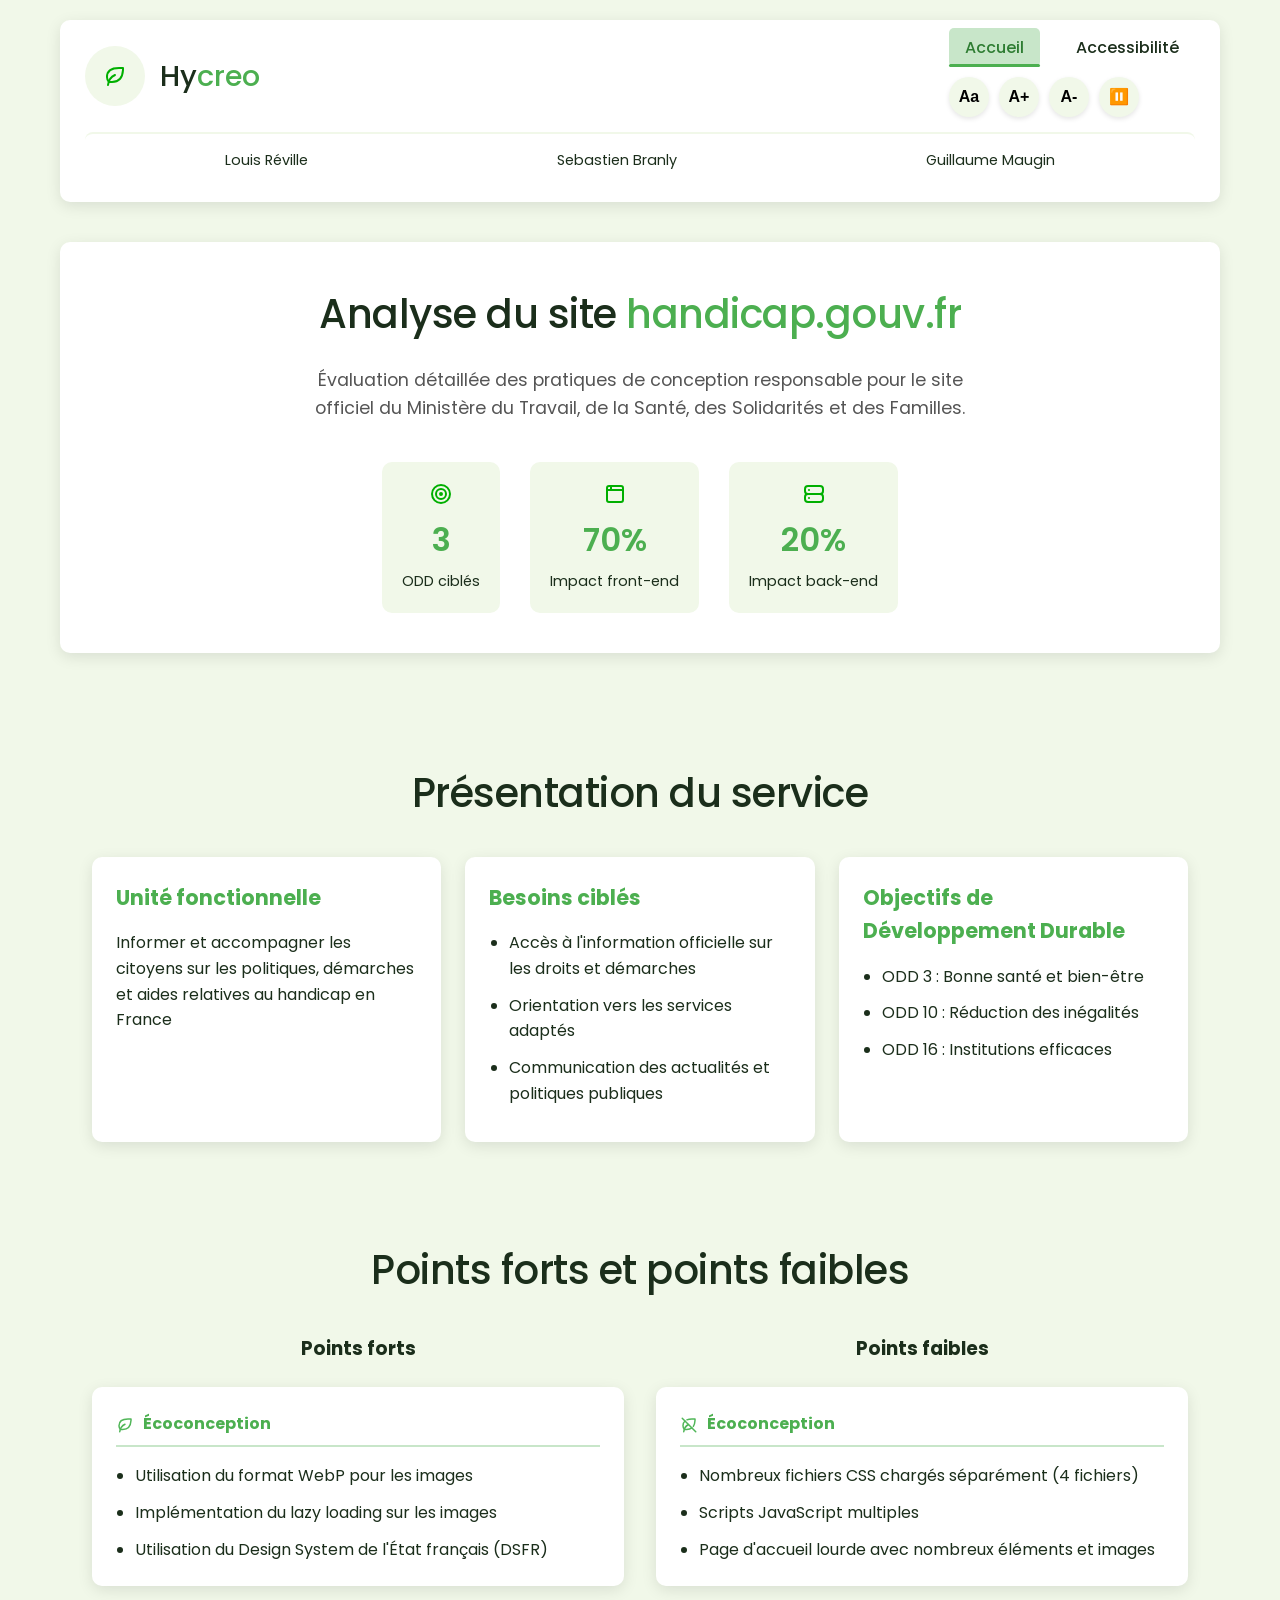
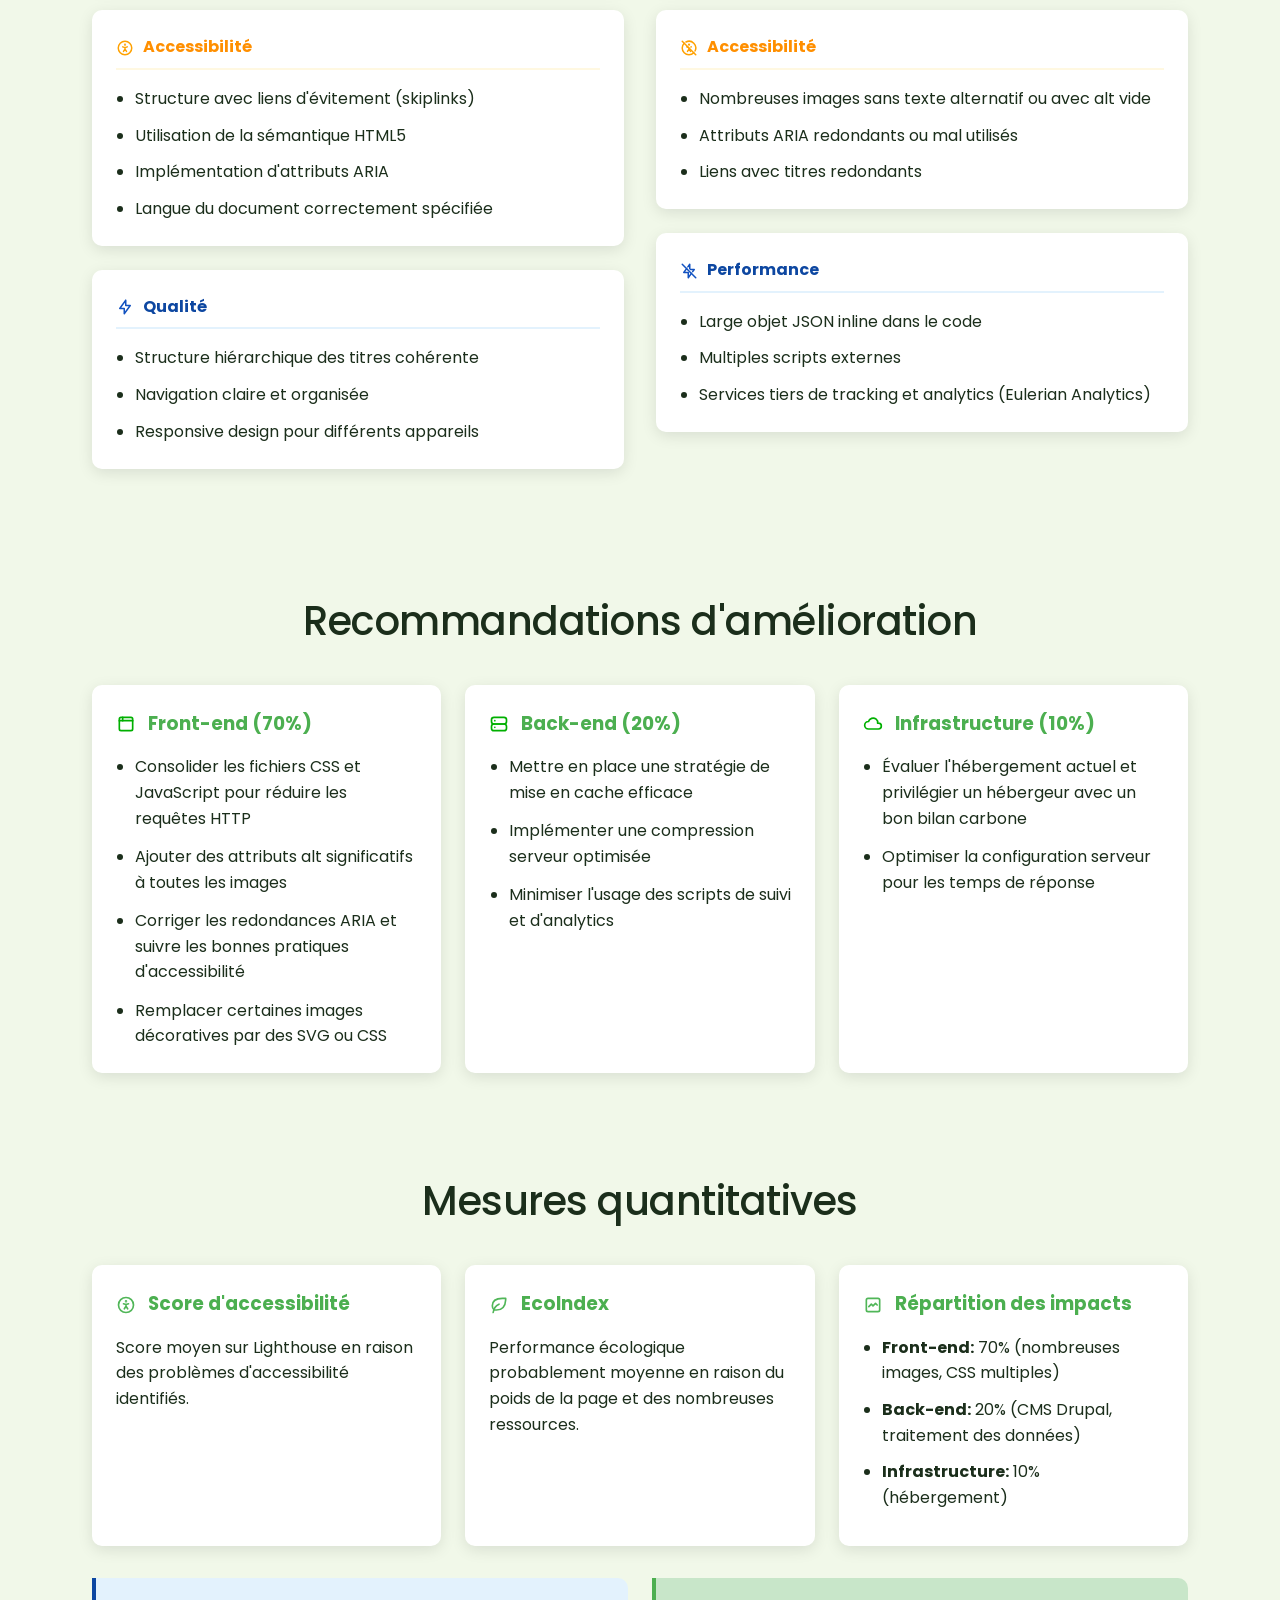
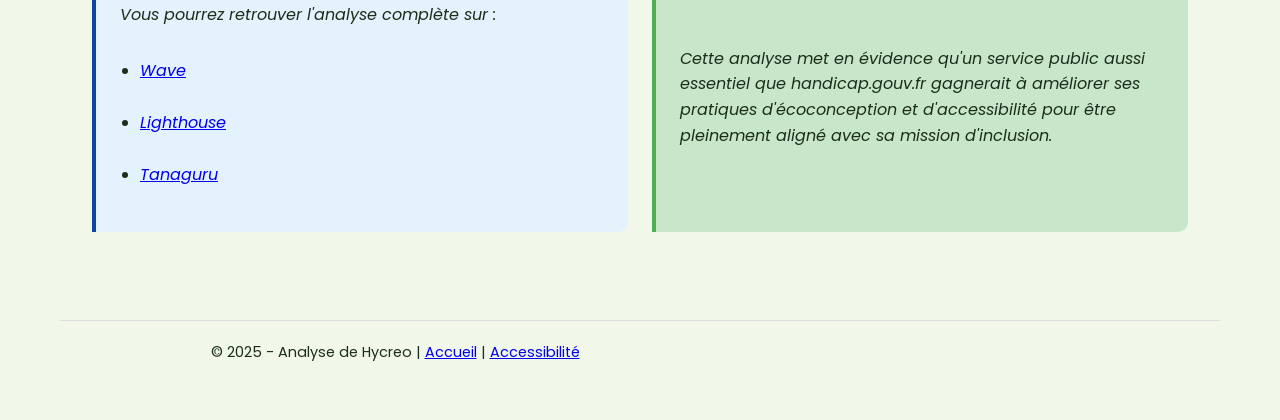
==== index.html @ 754b20bb "update" ====
<!DOCTYPE html>
<html lang="fr">
  <head>
    <meta charset="UTF-8" />
    <meta name="viewport" content="width=device-width, initial-scale=1.0" />
    <title>Analyse handicap.gouv.fr - Conception Responsable</title>
    <link rel="stylesheet" href="css/style.css" />
    <link
      href="https://fonts.googleapis.com/css2?family=Poppins:wght@300;400;500;600&display=swap"
      rel="stylesheet"
    />
    <meta
      name="description"
      content="Analyse détaillée des pratiques de conception responsable pour le site handicap.gouv.fr"
    />
  </head>
  <body>
    <!-- Liens d'évitement -->
    <nav class="skip-links" aria-label="Liens d'évitement">
      <a href="#main-content" class="skip-link">Aller au contenu principal</a>
      <a href="#footer" class="skip-link">Aller au pied de page</a>
    </nav>

    <header role="banner">
      <div class="navbar">
        <div class="logo-title">
          <div class="logo">
            <img
              src="images/leaf.svg"
              alt="Logo représentant une feuille verte symbolisant l'éco-conception"
              id="logo-pourri"
            />
          </div>
          <h1>Hy<span class="highlight">creo</span></h1>
        </div>

        <div class="nav-accessibility-wrapper">
          <nav class="main-nav" aria-label="Navigation principale">
            <ul>
              <li><a href="index.html" aria-current="page">Accueil</a></li>
              <li><a href="accessibility.html">Accessibilité</a></li>
            </ul>
          </nav>

          <div
            class="accessibility-controls"
            aria-label="Outils d'accessibilité"
          >
            <button
              id="contrast-toggle"
              class="a11y-button"
              aria-label="Basculer en mode contraste élevé"
              title="Contraste élevé"
            >
              <span class="icon">Aa</span>
            </button>
            <button
              id="font-increase"
              class="a11y-button"
              aria-label="Augmenter la taille du texte"
              title="Augmenter le texte"
            >
              <span class="icon">A+</span>
            </button>
            <button
              id="font-decrease"
              class="a11y-button"
              aria-label="Diminuer la taille du texte"
              title="Diminuer le texte"
            >
              <span class="icon">A-</span>
            </button>
            <button
              id="animations-toggle"
              class="a11y-button"
              aria-label="Désactiver les animations"
              title="Désactiver les animations"
            >
              <span class="icon">⏸️</span>
            </button>
          </div>
        </div>

        <div class="team-members" aria-label="Équipe du projet">
          <p>Louis Réville</p>
          <p>Sebastien Branly</p>
          <p>Guillaume Maugin</p>
        </div>
      </div>
    </header>

    <main id="main-content" tabindex="-1">
      <section class="hero" aria-labelledby="main-title">
        <h2 id="main-title">
          Analyse du site <span class="highlight">handicap.gouv.fr</span>
        </h2>
        <p>
          Évaluation détaillée des pratiques de conception responsable pour le
          site officiel du Ministère du Travail, de la Santé, des Solidarités et
          des Familles.
        </p>
        <div class="eco-indicators" role="group" aria-label="Indicateurs clés">
          <div class="indicator">
            <img
              src="images/target.svg"
              alt=""
              class="indicator-icon"
              aria-hidden="true"
            />
            <span class="number">3</span>
            <span class="label" id="odd-indicator">ODD ciblés</span>
          </div>
          <div class="indicator">
            <img
              src="images/browser.svg"
              alt=""
              class="indicator-icon"
              aria-hidden="true"
            />
            <span class="number">70%</span>
            <span class="label" id="front-indicator">Impact front-end</span>
          </div>
          <div class="indicator">
            <img
              src="images/server.svg"
              alt=""
              class="indicator-icon"
              aria-hidden="true"
            />
            <span class="number">20%</span>
            <span class="label" id="back-indicator">Impact back-end</span>
          </div>
        </div>
      </section>

      <section class="presentation" aria-labelledby="presentation-title">
        <h2 id="presentation-title">Présentation du service</h2>
        <div class="service-info">
          <div class="info-card">
            <h3 id="unite-title">Unité fonctionnelle</h3>
            <p>
              Informer et accompagner les citoyens sur les politiques, démarches
              et aides relatives au handicap en France
            </p>
          </div>
          <div class="info-card">
            <h3 id="besoins-title">Besoins ciblés</h3>
            <ul aria-labelledby="besoins-title">
              <li>
                Accès à l'information officielle sur les droits et démarches
              </li>
              <li>Orientation vers les services adaptés</li>
              <li>Communication des actualités et politiques publiques</li>
            </ul>
          </div>
          <div class="info-card">
            <h3 id="odd-title">Objectifs de Développement Durable</h3>
            <ul aria-labelledby="odd-title">
              <li>ODD 3 : Bonne santé et bien-être</li>
              <li>ODD 10 : Réduction des inégalités</li>
              <li>ODD 16 : Institutions efficaces</li>
            </ul>
          </div>
        </div>
      </section>

      <section class="analysis" aria-labelledby="analysis-title">
        <h2 id="analysis-title">Points forts et points faibles</h2>
        <div class="columns-container">
          <div class="column">
            <h3 id="points-forts">Points forts</h3>
            <div class="category">
              <h4 id="eco-forts" class="eco">
                <img
                  src="images/leaf.svg"
                  alt=""
                  class="category-icon eco-icon"
                  aria-hidden="true"
                />
                Écoconception
              </h4>
              <ul aria-labelledby="eco-forts">
                <li>Utilisation du format WebP pour les images</li>
                <li>Implémentation du lazy loading sur les images</li>
                <li>Utilisation du Design System de l'État français (DSFR)</li>
              </ul>
            </div>
            <div class="category">
              <h4 id="access-forts" class="access">
                <img
                  src="images/accessible.svg"
                  alt=""
                  class="category-icon access-icon"
                  aria-hidden="true"
                />
                Accessibilité
              </h4>
              <ul aria-labelledby="access-forts">
                <li>Structure avec liens d'évitement (skiplinks)</li>
                <li>Utilisation de la sémantique HTML5</li>
                <li>Implémentation d'attributs ARIA</li>
                <li>Langue du document correctement spécifiée</li>
              </ul>
            </div>
            <div class="category">
              <h4 id="qualite-forts" class="perf">
                <img
                  src="images/bolt.svg"
                  alt=""
                  class="category-icon perf-icon"
                  aria-hidden="true"
                />
                Qualité
              </h4>
              <ul aria-labelledby="qualite-forts">
                <li>Structure hiérarchique des titres cohérente</li>
                <li>Navigation claire et organisée</li>
                <li>Responsive design pour différents appareils</li>
              </ul>
            </div>
          </div>
          <div class="column">
            <h3 id="points-faibles">Points faibles</h3>
            <div class="category">
              <h4 id="eco-faibles" class="eco">
                <img
                  src="images/leaf-off.svg"
                  alt=""
                  class="category-icon eco-icon"
                  aria-hidden="true"
                />
                Écoconception
              </h4>
              <ul aria-labelledby="eco-faibles">
                <li>Nombreux fichiers CSS chargés séparément (4 fichiers)</li>
                <li>Scripts JavaScript multiples</li>
                <li>Page d'accueil lourde avec nombreux éléments et images</li>
              </ul>
            </div>
            <div class="category">
              <h4 id="access-faibles" class="access">
                <img
                  src="images/accessible-off.svg"
                  alt=""
                  class="category-icon access-icon"
                  aria-hidden="true"
                />
                Accessibilité
              </h4>
              <ul aria-labelledby="access-faibles">
                <li>
                  Nombreuses images sans texte alternatif ou avec alt vide
                </li>
                <li>Attributs ARIA redondants ou mal utilisés</li>
                <li>Liens avec titres redondants</li>
              </ul>
            </div>
            <div class="category">
              <h4 id="perf-faibles" class="perf">
                <img
                  src="images/bolt-off.svg"
                  alt=""
                  class="category-icon perf-icon"
                  aria-hidden="true"
                />
                Performance
              </h4>
              <ul aria-labelledby="perf-faibles">
                <li>Large objet JSON inline dans le code</li>
                <li>Multiples scripts externes</li>
                <li>
                  Services tiers de tracking et analytics (Eulerian Analytics)
                </li>
              </ul>
            </div>
          </div>
        </div>
      </section>

      <section class="recommendations" aria-labelledby="recomm-title">
        <h2 id="recomm-title">Recommandations d'amélioration</h2>
        <div class="recommendations-container">
          <div class="recommendation-card">
            <h3 id="front-title">
              <img
                src="images/browser.svg"
                alt=""
                class="recommendation-icon"
                aria-hidden="true"
              />
              Front-end (70%)
            </h3>
            <ul aria-labelledby="front-title">
              <li>
                Consolider les fichiers CSS et JavaScript pour réduire les
                requêtes HTTP
              </li>
              <li>
                Ajouter des attributs alt significatifs à toutes les images
              </li>
              <li>
                Corriger les redondances ARIA et suivre les bonnes pratiques
                d'accessibilité
              </li>
              <li>Remplacer certaines images décoratives par des SVG ou CSS</li>
            </ul>
          </div>
          <div class="recommendation-card">
            <h3 id="back-title">
              <img
                src="images/server.svg"
                alt=""
                class="recommendation-icon"
                aria-hidden="true"
              />
              Back-end (20%)
            </h3>
            <ul aria-labelledby="back-title">
              <li>Mettre en place une stratégie de mise en cache efficace</li>
              <li>Implémenter une compression serveur optimisée</li>
              <li>Minimiser l'usage des scripts de suivi et d'analytics</li>
            </ul>
          </div>
          <div class="recommendation-card">
            <h3 id="infra-title">
              <img
                src="images/cloud.svg"
                alt=""
                class="recommendation-icon"
                aria-hidden="true"
              />
              Infrastructure (10%)
            </h3>
            <ul aria-labelledby="infra-title">
              <li>
                Évaluer l'hébergement actuel et privilégier un hébergeur avec un
                bon bilan carbone
              </li>
              <li>
                Optimiser la configuration serveur pour les temps de réponse
              </li>
            </ul>
          </div>
        </div>
      </section>

      <section class="metrics" aria-labelledby="metrics-title">
        <h2 id="metrics-title">Mesures quantitatives</h2>
        <div class="metrics-container">
          <div class="metric-card">
            <h3 id="access-score">
              <img
                src="images/accessible.svg"
                alt=""
                class="metric-icon"
                aria-hidden="true"
              />
              Score d'accessibilité
            </h3>
            <p>
              Score moyen sur Lighthouse en raison des problèmes d'accessibilité
              identifiés.
            </p>
          </div>
          <div class="metric-card">
            <h3 id="eco-score">
              <img
                src="images/leaf.svg"
                alt=""
                class="metric-icon"
                aria-hidden="true"
              />
              EcoIndex
            </h3>
            <p>
              Performance écologique probablement moyenne en raison du poids de
              la page et des nombreuses ressources.
            </p>
          </div>
          <div class="metric-card">
            <h3 id="impact-repartition">
              <img
                src="images/chart.svg"
                alt=""
                class="metric-icon"
                aria-hidden="true"
              />
              Répartition des impacts
            </h3>
            <ul>
              <li>
                <strong>Front-end:</strong> 70% (nombreuses images, CSS
                multiples)
              </li>
              <li>
                <strong>Back-end:</strong> 20% (CMS Drupal, traitement des
                données)
              </li>
              <li><strong>Infrastructure:</strong> 10% (hébergement)</li>
            </ul>
          </div>
        </div>
        <div class="conclusion-wrapper">
          <div class="pre conclusion">
            <p>Vous pourrez retrouver l'analyse complète sur :</p>
            <ul>
              <li>
                <a
                  href="https://wave.webaim.org/report#/https://handicap.gouv.fr/"
                  target="_blank"
                  rel="noopener noreferrer"
                  aria-label="Analyse Wave du site handicap.gouv.fr (nouvelle fenêtre)"
                  >Wave<span class="visually-hidden">
                    (s'ouvre dans une nouvelle fenêtre)</span
                  ></a
                >
              </li>
              <li>
                <a
                  href="https://lighthouse-metrics.com/lighthouse/checks/69e1fe50-e859-4061-9bb8-6bab44c58bea"
                  target="_blank"
                  rel="noopener noreferrer"
                  aria-label="Rapport Lighthouse du site handicap.gouv.fr (nouvelle fenêtre)"
                  >Lighthouse<span class="visually-hidden">
                    (s'ouvre dans une nouvelle fenêtre)</span
                  ></a
                >
              </li>
              <li>
                <a
                  href="https://my.tanaguru.com/#/audits/8428/pages/5570"
                  target="_blank"
                  rel="noopener noreferrer"
                  aria-label="Audit Tanaguru du site handicap.gouv.fr (nouvelle fenêtre)"
                  >Tanaguru<span class="visually-hidden">
                    (s'ouvre dans une nouvelle fenêtre)</span
                  ></a
                >
              </li>
            </ul>
          </div>
          <div class="conclusion">
            <p>
              Cette analyse met en évidence qu'un service public aussi essentiel
              que handicap.gouv.fr gagnerait à améliorer ses pratiques
              d'écoconception et d'accessibilité pour être pleinement aligné
              avec sa mission d'inclusion.
            </p>
          </div>
        </div>
      </section>
    </main>

    <footer id="footer" role="contentinfo">
      <p>
        &copy; 2025 - Analyse de Hycreo |
        <a href="index.html" aria-current="page">Accueil</a> |
        <a href="accessibility.html">Accessibilité</a>
      </p>
    </footer>

    <script src="js/script.js"></script>
  </body>
</html>
---- css/style.css ----
/* Base styles */
* {
  margin: 0;
  padding: 0;
  box-sizing: border-box;
}

:root {
  /* Couleurs thématiques */
  --eco-color: #4caf50;
  --eco-light: #c8e6c9;
  --eco-dark: #2e7d32;

  --access-color: #ff8f00; /* Couleur plus contrastée */
  --access-light: #fff8e1;
  --access-dark: #ff6f00; /* Couleur plus contrastée */

  --info-color: #0d47a1; /* Couleur plus contrastée */
  --info-light: #e3f2fd;
  --info-dark: #002171; /* Couleur plus contrastée */

  /* Couleurs de base */
  --primary-color: var(--eco-color);
  --secondary-color: var(--eco-light);
  --accent-color: var(--eco-dark);
  --light-color: #f1f8e9;
  --dark-color: #1b2e1b; /* Assombri pour meilleur contraste */
  --shadow: 0 4px 15px rgba(0, 0, 0, 0.1);
  --transition: all 0.3s ease;
  --focus-outline: 3px solid #1976d2;
  --focus-visible-outline: 3px dashed #1976d2;
}

body {
  font-family: "Poppins", sans-serif;
  line-height: 1.6;
  color: var(--dark-color);
  background-color: var(--light-color);
  max-width: 1200px;
  margin: 0 auto;
  padding: 20px;
}

/* Styles d'accessibilité */
.visually-hidden {
  position: absolute;
  width: 1px;
  height: 1px;
  padding: 0;
  margin: -1px;
  overflow: hidden;
  clip: rect(0, 0, 0, 0);
  white-space: nowrap;
  border: 0;
}

/* Amélioration des liens d'évitement */
.skip-links {
  position: absolute;
  top: -100px;
  left: 0;
  width: 100%;
  z-index: 1001;
  transition: none;
}

.skip-link {
  position: absolute;
  top: -100px;
  left: 0;
  background: var(--dark-color);
  color: white;
  padding: 10px 20px;
  z-index: 1001;
  text-decoration: none;
  transition: top 0.3s;
}

.skip-link:focus {
  top: 0;
  outline: var(--focus-outline);
}

/* Amélioration du focus pour tous les éléments interactifs */
a:focus-visible,
button:focus-visible,
input:focus-visible,
textarea:focus-visible,
select:focus-visible,
[tabindex]:focus-visible {
  outline: var(--focus-visible-outline);
  outline-offset: 3px;
  text-decoration: none;
}

/* Amélioration du contraste pour les textes */
.highlight {
  color: var(--eco-dark); /* Couleur plus contrastée */
}

/* Amélioration de l'espacement pour la lisibilité */
p,
li {
  margin-bottom: 1rem;
  max-width: 70ch; /* Optimise la longueur des lignes pour la lisibilité */
}

/* Header & Navigation */
header {
  margin-bottom: 40px;
}

.navbar {
  display: flex;
  flex-wrap: wrap;
  justify-content: space-between;
  align-items: center;
  background-color: white;
  padding: 15px 25px;
  border-radius: 10px;
  box-shadow: var(--shadow);
}

.logo-title {
  display: flex;
  align-items: center;
  gap: 15px;
}

.logo {
  width: 60px;
  height: 60px;
  overflow: hidden;
  border-radius: 50%;
  background-color: var(--light-color);
  display: flex;
  justify-content: center;
  align-items: center;
  transition: var(--transition);
  flex-shrink: 0; /* Empêche le logo de se rétrécir */
}

.logo:hover {
  transform: rotate(5deg) scale(1.05);
}

#logo-pourri {
  max-width: 70%;
  height: auto;
  filter: invert(48%) sepia(79%) saturate(2476%) hue-rotate(86deg)
    brightness(90%) contrast(119%);
}

h1 {
  color: var(--dark-color);
  font-weight: 500;
  font-size: 1.8rem;
}

.highlight {
  color: var(--primary-color);
}

.team-members {
  background-color: white;
  padding: 10px 15px;
  border-radius: 8px;
  margin-top: 15px;
  width: 100%;
  text-align: center;
  display: flex;
  justify-content: space-around;
  flex-wrap: wrap;
  border-top: 2px solid var(--light-color);
}

.team-members p {
  margin: 5px 10px;
  font-weight: 400;
  color: var(--dark-color);
  font-size: 0.9rem;
}

/* Main content */
main {
  margin: 40px 0;
}

.hero {
  background-color: white;
  padding: 40px;
  border-radius: 10px;
  text-align: center;
  box-shadow: var(--shadow);
}

h2 {
  font-size: 2.5rem;
  font-weight: 500;
  margin-bottom: 20px;
  letter-spacing: -0.5px;
}

.hero h2 {
  animation: slideInLeft 1s ease-out forwards;
}

.hero p {
  font-size: 1.1rem;
  max-width: 700px;
  margin: 0 auto 30px;
  color: #555;
  animation: fadeIn 1.2s ease-out 0.3s forwards;
  opacity: 0;
  animation-fill-mode: forwards;
}

.eco-indicators {
  display: flex;
  justify-content: center;
  gap: 30px;
  margin-top: 40px;
  flex-wrap: wrap;
}

.indicator {
  display: flex;
  flex-direction: column;
  align-items: center;
  background-color: var(--light-color);
  padding: 20px;
  border-radius: 10px;
  transition: var(--transition);
}

.indicator:hover {
  transform: translateY(-5px);
  box-shadow: var(--shadow);
}

.label {
  font-size: 0.9rem;
  color: var(--dark-color);
}

.number {
  font-size: 2rem;
  font-weight: 600;
  color: var(--primary-color);
  display: block;
  margin-bottom: 5px;
  animation: pulse 2s infinite ease-in-out;
}

/* Footer */
footer {
  text-align: center;
  padding: 20px;
  margin-top: 40px;
  color: var(--dark-color);
  font-size: 0.9rem;
  border-top: 1px solid #ddd;
}

/* Styles pour les nouvelles sections */
.presentation,
.analysis,
.recommendations,
.metrics {
  padding: 3rem 2rem;
  max-width: 1200px;
  margin: 0 auto;
}

.presentation h2,
.analysis h2,
.recommendations h2,
.metrics h2 {
  color: var(--dark-color);
  font-size: 2.5rem;
  margin-bottom: 2rem;
  text-align: center;
}

/* Style pour les cartes d'information */
.service-info {
  display: flex;
  flex-wrap: wrap;
  justify-content: space-between;
  gap: 1.5rem;
}

.info-card {
  flex: 1;
  min-width: 300px;
  background: white;
  border-radius: 10px;
  padding: 1.5rem;
  box-shadow: var(--shadow);
  transition: var(--transition);
}

.info-card:hover {
  transform: translateY(-5px);
}

.info-card h3 {
  color: var(--primary-color);
  margin-bottom: 1rem;
  font-size: 1.3rem;
}

.info-card ul {
  padding-left: 1.2rem;
  margin-top: 0.5rem;
}

.info-card li {
  margin-bottom: 0.7rem;
}

/* Style pour l'analyse en colonnes */
.columns-container {
  display: flex;
  flex-wrap: wrap;
  gap: 2rem;
}

.column {
  flex: 1;
  min-width: 300px;
}

.column h3 {
  color: var(--dark-color);
  margin-bottom: 1.5rem;
  text-align: center;
}

.column:nth-child(odd) .category {
  animation: slideInLeft 0.8s ease-out forwards;
  animation-fill-mode: both;
}

.column:nth-child(even) .category {
  animation: slideInRight 0.8s ease-out forwards;
  animation-fill-mode: both;
}

.column .category:nth-child(2) {
  animation-delay: 0.2s;
}

.column .category:nth-child(3) {
  animation-delay: 0.4s;
}

.category {
  background: white;
  border-radius: 10px;
  padding: 1.5rem;
  margin-bottom: 1.5rem;
  box-shadow: var(--shadow);
  transition: var(--transition);
}

.category:hover {
  transform: translateY(-3px);
  box-shadow: 0 6px 18px rgba(0, 0, 0, 0.15);
}

.category h4 {
  color: var(--primary-color);
  border-bottom: 2px solid var(--secondary-color);
  padding-bottom: 0.5rem;
  margin-bottom: 1rem;
}

.category ul {
  padding-left: 1.2rem;
  margin: 0.5rem 0 0;
}

.category li {
  margin-bottom: 0.7rem;
}

.category li:last-child {
  margin-bottom: 0;
}

/* Style pour les recommandations */
.recommendations-container {
  display: flex;
  flex-wrap: wrap;
  gap: 1.5rem;
}

.recommendation-card {
  flex: 1;
  min-width: 300px;
  background: white;
  border-radius: 10px;
  padding: 1.5rem;
  box-shadow: var(--shadow);
  transition: var(--transition);
}

.recommendation-card:hover {
  transform: translateY(-5px) scale(1.02);
  box-shadow: 0 8px 20px rgba(0, 0, 0, 0.15);
}

.recommendation-card:nth-child(1) {
  animation: fadeIn 0.6s ease-out forwards;
}

.recommendation-card:nth-child(2) {
  animation: fadeIn 0.6s ease-out 0.2s forwards;
  opacity: 0;
  animation-fill-mode: forwards;
}

.recommendation-card:nth-child(3) {
  animation: fadeIn 0.6s ease-out 0.4s forwards;
  opacity: 0;
  animation-fill-mode: forwards;
}

.recommendation-card h3 {
  color: var(--primary-color);
  margin-bottom: 1rem;
}

.recommendation-card ul {
  padding-left: 1.2rem;
  margin-top: 0.7rem;
}

.recommendation-card li {
  margin-bottom: 0.8rem;
}

.recommendation-card li:last-child {
  margin-bottom: 0;
}

/* Style pour les métriques */
.metrics-container {
  display: flex;
  flex-wrap: wrap;
  gap: 1.5rem;
  margin-bottom: 2rem;
}

.metric-card {
  flex: 1;
  min-width: 300px;
  background: white;
  border-radius: 10px;
  padding: 1.5rem;
  box-shadow: var(--shadow);
  transition: var(--transition);
}

.metric-card:hover {
  transform: translateY(-3px);
  box-shadow: 0 6px 18px rgba(0, 0, 0, 0.15);
}

.metric-card:nth-child(1) {
  animation: slideInLeft 0.8s ease-out forwards;
}

.metric-card:nth-child(2) {
  animation: fadeIn 0.8s ease-out 0.3s forwards;
  opacity: 0;
  animation-fill-mode: forwards;
}

.metric-card:nth-child(3) {
  animation: slideInRight 0.8s ease-out 0.6s forwards;
  opacity: 0;
  animation-fill-mode: forwards;
}

.metric-card h3 {
  color: var(--primary-color);
  margin-bottom: 1rem;
}

.metric-card ul {
  padding-left: 1.2rem;
  margin-top: 0.5rem;
}

.metric-card li {
  margin-bottom: 0.7rem;
}

.conclusion {
  background-color: var(--secondary-color);
  border-left: 4px solid var(--primary-color);
  padding: 1.5rem;
  border-radius: 0 10px 10px 0;
  font-style: italic;
  animation: fadeIn 1s ease-out 0.8s forwards;
  opacity: 0;
  animation-fill-mode: forwards;
  /* text-align: center; */
  display: flex;
  flex-direction: column;
  justify-content: center;
  min-height: 100%;
}

.conclusion-wrapper {
  display: flex;
  gap: 24px;
  margin-top: 2rem;
}

.conclusion-wrapper > div {
  flex: 1;
}

.pre.conclusion {
  background-color: var(--info-light);
  border-left: 4px solid var(--info-color);
  padding: 1.5rem;
  border-radius: 0 10px 10px 0;
}

/* Styles pour la section pre conclusion */
.pre.conclusion ul {
  padding-left: 20px;
  margin-top: 10px;
}

.pre.conclusion li {
  padding: 5px 0;
}

/* Responsive design */
@media (max-width: 768px) {
  .navbar {
    flex-direction: column;
    text-align: center;
  }

  h1 {
    margin: 15px 0;
  }

  .eco-indicators {
    flex-direction: column;
    gap: 15px;
    align-items: center;
  }

  .indicator {
    width: 80%;
  }

  .service-info,
  .columns-container,
  .recommendations-container,
  .metrics-container {
    flex-direction: column;
  }

  .info-card,
  .column,
  .recommendation-card,
  .metric-card {
    min-width: 100%;
  }

  .conclusion-wrapper {
    flex-direction: column;
    gap: 16px;
  }
}

/* Styles spécifiques pour les catégories */
.category h4.eco {
  color: var(--eco-color);
  border-bottom-color: var(--eco-light);
}

.category h4.access {
  color: var(--access-color);
  border-bottom-color: var(--access-light);
}

.category h4.perf {
  color: var(--info-color);
  border-bottom-color: var(--info-light);
}

.category h4.eco,
.category h4.access,
.category h4.perf {
  position: relative;
  overflow: hidden;
}

.category h4.eco:after,
.category h4.access:after,
.category h4.perf:after {
  content: "";
  position: absolute;
  bottom: 0;
  left: -100%;
  width: 100%;
  height: 2px;
  transition: all 0.7s ease;
}

.category:hover h4.eco:after {
  left: 0;
  background-color: var(--eco-color);
}

.category:hover h4.access:after {
  left: 0;
  background-color: var(--access-color);
}

.category:hover h4.perf:after {
  left: 0;
  background-color: var(--info-color);
}

/* Animations globales */
@keyframes fadeIn {
  from {
    opacity: 0;
    transform: translateY(20px);
  }
  to {
    opacity: 1;
    transform: translateY(0);
  }
}

@keyframes pulse {
  0% {
    transform: scale(1);
  }
  50% {
    transform: scale(1.05);
  }
  100% {
    transform: scale(1);
  }
}

@keyframes slideInLeft {
  from {
    opacity: 0;
    transform: translateX(-30px);
  }
  to {
    opacity: 1;
    transform: translateX(0);
  }
}

@keyframes slideInRight {
  from {
    opacity: 0;
    transform: translateX(30px);
  }
  to {
    opacity: 1;
    transform: translateX(0);
  }
}

section {
  margin-bottom: 60px;
}

/* Navigation principale et contrôles d'accessibilité */
.nav-container {
  display: flex;
  justify-content: space-between;
  align-items: center;
  background-color: white;
  padding: 10px 20px;
  border-radius: 10px;
  margin-top: 20px;
  box-shadow: var(--shadow);
}

.main-nav ul {
  display: flex;
  list-style: none;
  gap: 20px;
}

.main-nav a {
  text-decoration: none;
  color: var(--dark-color);
  font-weight: 500;
  padding: 8px 16px;
  border-radius: 5px;
  transition: var(--transition);
  position: relative;
}

.main-nav a:hover {
  background-color: var(--secondary-color);
}

.main-nav a[aria-current="page"] {
  background-color: var(--secondary-color);
  color: var(--accent-color);
}

.main-nav a[aria-current="page"]::after {
  content: "";
  position: absolute;
  bottom: 0;
  left: 0;
  width: 100%;
  height: 3px;
  background-color: var(--primary-color);
  border-radius: 2px;
}

/* Boutons d'accessibilité */
.accessibility-controls {
  display: flex;
  gap: 10px;
}

.a11y-button {
  background-color: var(--light-color);
  border: none;
  border-radius: 50%;
  width: 40px;
  height: 40px;
  display: flex;
  justify-content: center;
  align-items: center;
  cursor: pointer;
  transition: var(--transition);
  box-shadow: 0 2px 5px rgba(0, 0, 0, 0.1);
}

.a11y-button:hover {
  background-color: var(--secondary-color);
  transform: translateY(-2px);
}

.a11y-button:active {
  transform: translateY(0);
}

.a11y-button .icon {
  font-size: 16px;
  font-weight: 600;
}

.a11y-button:focus-visible {
  outline: var(--focus-visible-outline);
  outline-offset: 2px;
}

/* État actif pour les boutons d'accessibilité */
.a11y-button.active {
  background-color: var(--primary-color);
  color: white;
}

/* Adaptations responsives pour la navigation */
@media (max-width: 768px) {
  .nav-container {
    flex-direction: column;
    gap: 15px;
    padding: 15px;
  }

  .main-nav ul {
    flex-wrap: wrap;
    justify-content: center;
  }

  .accessibility-controls {
    justify-content: center;
    margin-top: 15px;
  }
}

/* Styles pour l'accessibilité - Contraste élevé */
.high-contrast {
  --eco-color: #00b300;
  --eco-light: #d4f7cc;
  --eco-dark: #006800;

  --access-color: #ff6d00;
  --access-light: #fff2e5;
  --access-dark: #cc4400;

  --info-color: #0044cc;
  --info-light: #e5f0ff;
  --info-dark: #002b80;

  --primary-color: var(--eco-color);
  --secondary-color: #e5f5e5;
  --accent-color: #004d00;
  --light-color: #ffffff;
  --dark-color: #000000;

  color: #000000;
  background-color: #ffffff;
}

.high-contrast .navbar,
.high-contrast .hero,
.high-contrast .info-card,
.high-contrast .category,
.high-contrast .recommendation-card,
.high-contrast .metric-card {
  background-color: #ffffff;
  border: 2px solid #000000;
}

.high-contrast a {
  color: #0000cc;
  text-decoration: underline;
}

.high-contrast a:hover,
.high-contrast a:focus {
  color: #cc0000;
  text-decoration: underline;
}

.high-contrast .main-nav a[aria-current="page"] {
  background-color: #000000;
  color: #ffffff;
}

.high-contrast .a11y-button {
  background-color: #ffffff;
  border: 2px solid #000000;
  color: #000000;
}

.high-contrast .a11y-button.active {
  background-color: #000000;
  color: #ffffff;
}

/* Styles pour l'accessibilité - Taille de police */
.font-size-smallest {
  font-size: 0.85rem;
}

.font-size-smaller {
  font-size: 0.95rem;
}

.font-size-larger {
  font-size: 1.15rem;
}

.font-size-largest {
  font-size: 1.3rem;
}

/* Styles pour l'accessibilité - Réduction des animations */
.reduced-motion *,
.reduced-motion *::before,
.reduced-motion *::after {
  animation-duration: 0.001s !important;
  animation-delay: 0s !important;
  transition-duration: 0.001s !important;
  scroll-behavior: auto !important;
}

.reduced-motion .logo:hover {
  transform: none;
}

/* Styles pour les icônes SVG */
.indicator-icon {
  width: 24px;
  height: 24px;
  margin-bottom: 8px;
  filter: invert(48%) sepia(79%) saturate(2476%) hue-rotate(86deg)
    brightness(90%) contrast(119%);
}

.category-icon {
  width: 18px;
  height: 18px;
  margin-right: 6px;
  vertical-align: middle;
}

.eco-icon {
  filter: invert(58%) sepia(62%) saturate(409%) hue-rotate(74deg)
    brightness(93%) contrast(91%);
}

.access-icon {
  filter: invert(57%) sepia(97%) saturate(1142%) hue-rotate(360deg)
    brightness(102%) contrast(106%);
}

.perf-icon {
  filter: invert(20%) sepia(97%) saturate(2057%) hue-rotate(211deg)
    brightness(94%) contrast(96%);
}

.recommendation-icon,
.metric-icon {
  width: 20px;
  height: 20px;
  margin-right: 8px;
  vertical-align: middle;
}

.recommendation-icon {
  filter: invert(48%) sepia(79%) saturate(2476%) hue-rotate(86deg)
    brightness(90%) contrast(119%);
}

.metric-icon {
  filter: invert(58%) sepia(62%) saturate(409%) hue-rotate(74deg)
    brightness(93%) contrast(91%);
}

/* Adaptation pour le mode contraste élevé */
.high-contrast .eco-icon {
  filter: invert(14%) sepia(77%) saturate(3185%) hue-rotate(112deg)
    brightness(95%) contrast(104%);
}

.high-contrast .access-icon {
  filter: invert(23%) sepia(83%) saturate(7457%) hue-rotate(33deg)
    brightness(97%) contrast(104%);
}

.high-contrast .perf-icon,
.high-contrast .metric-icon,
.high-contrast .recommendation-icon {
  filter: invert(0%) sepia(0%) saturate(0%) hue-rotate(324deg) brightness(96%)
    contrast(104%);
}

/* Adaptation pour le mode reduced-motion */
.reduced-motion .indicator-icon,
.reduced-motion .category-icon,
.reduced-motion .recommendation-icon,
.reduced-motion .metric-icon {
  transition: none;
}
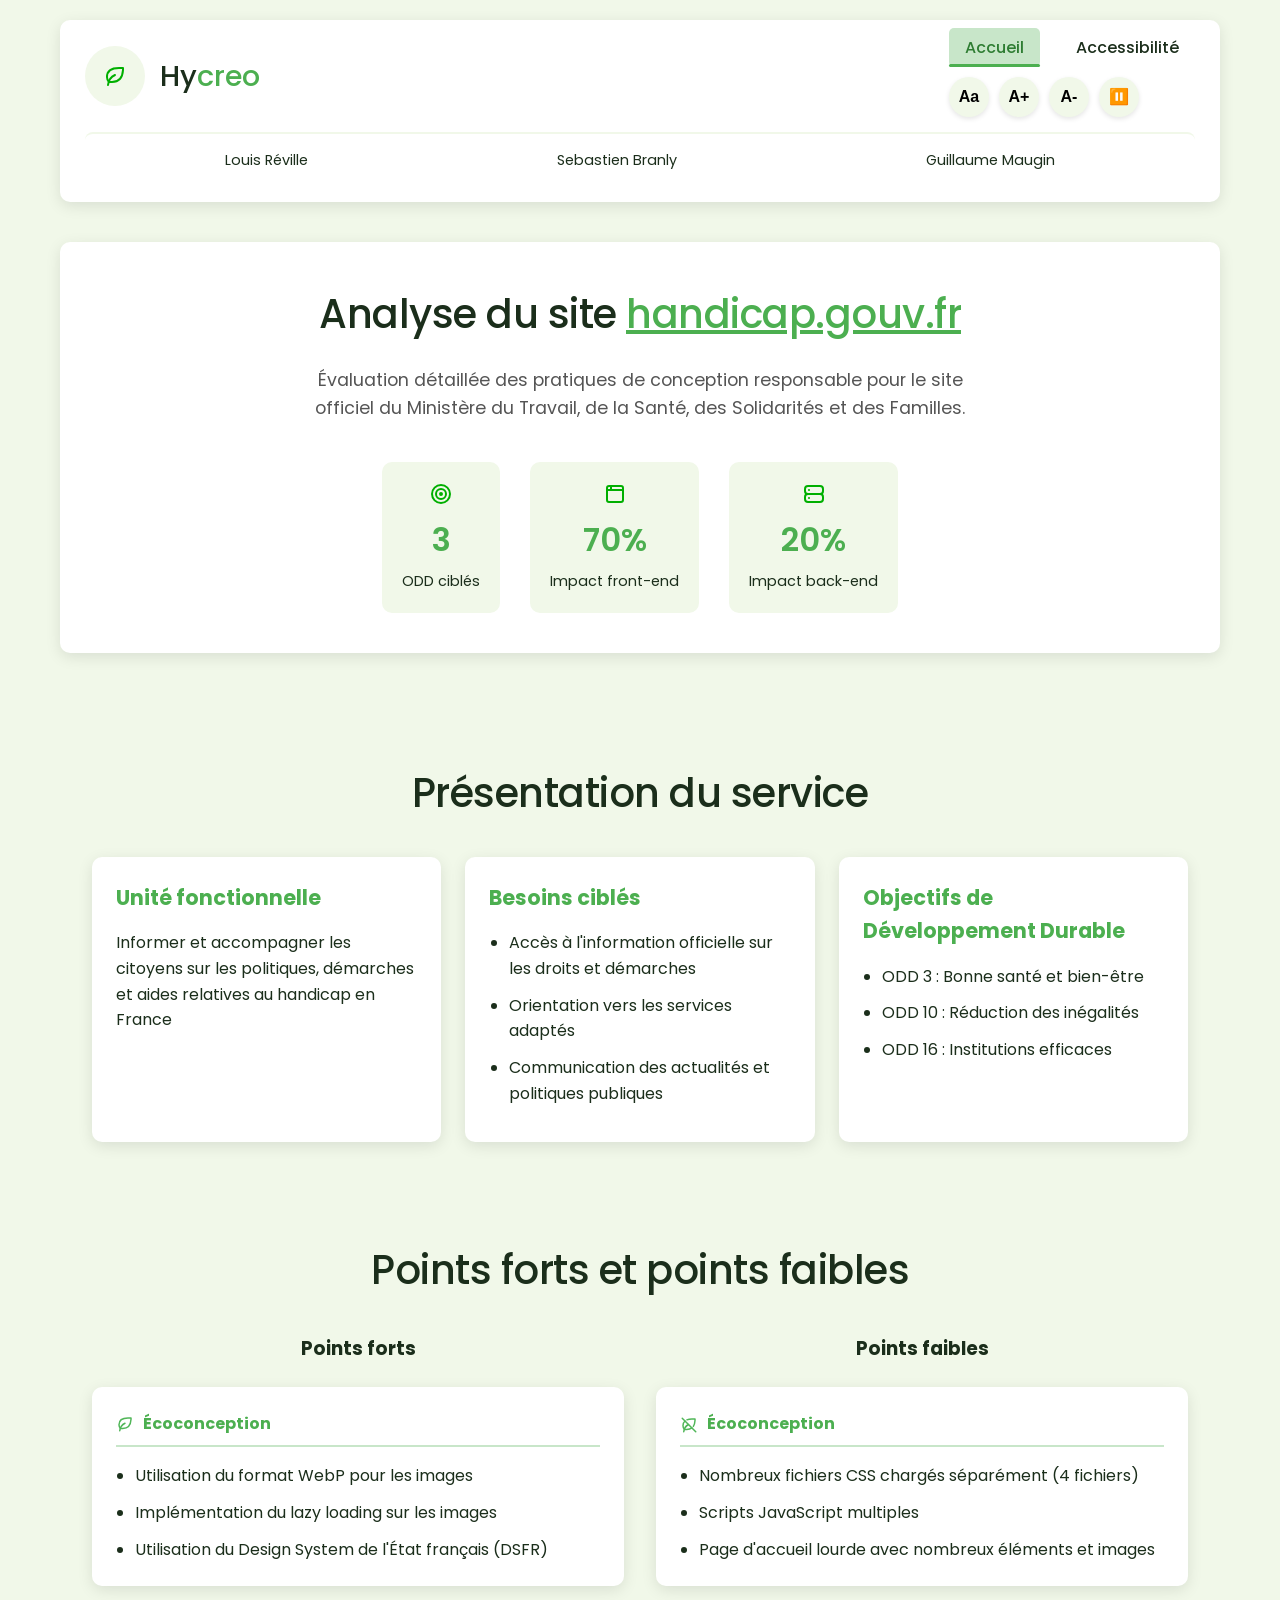
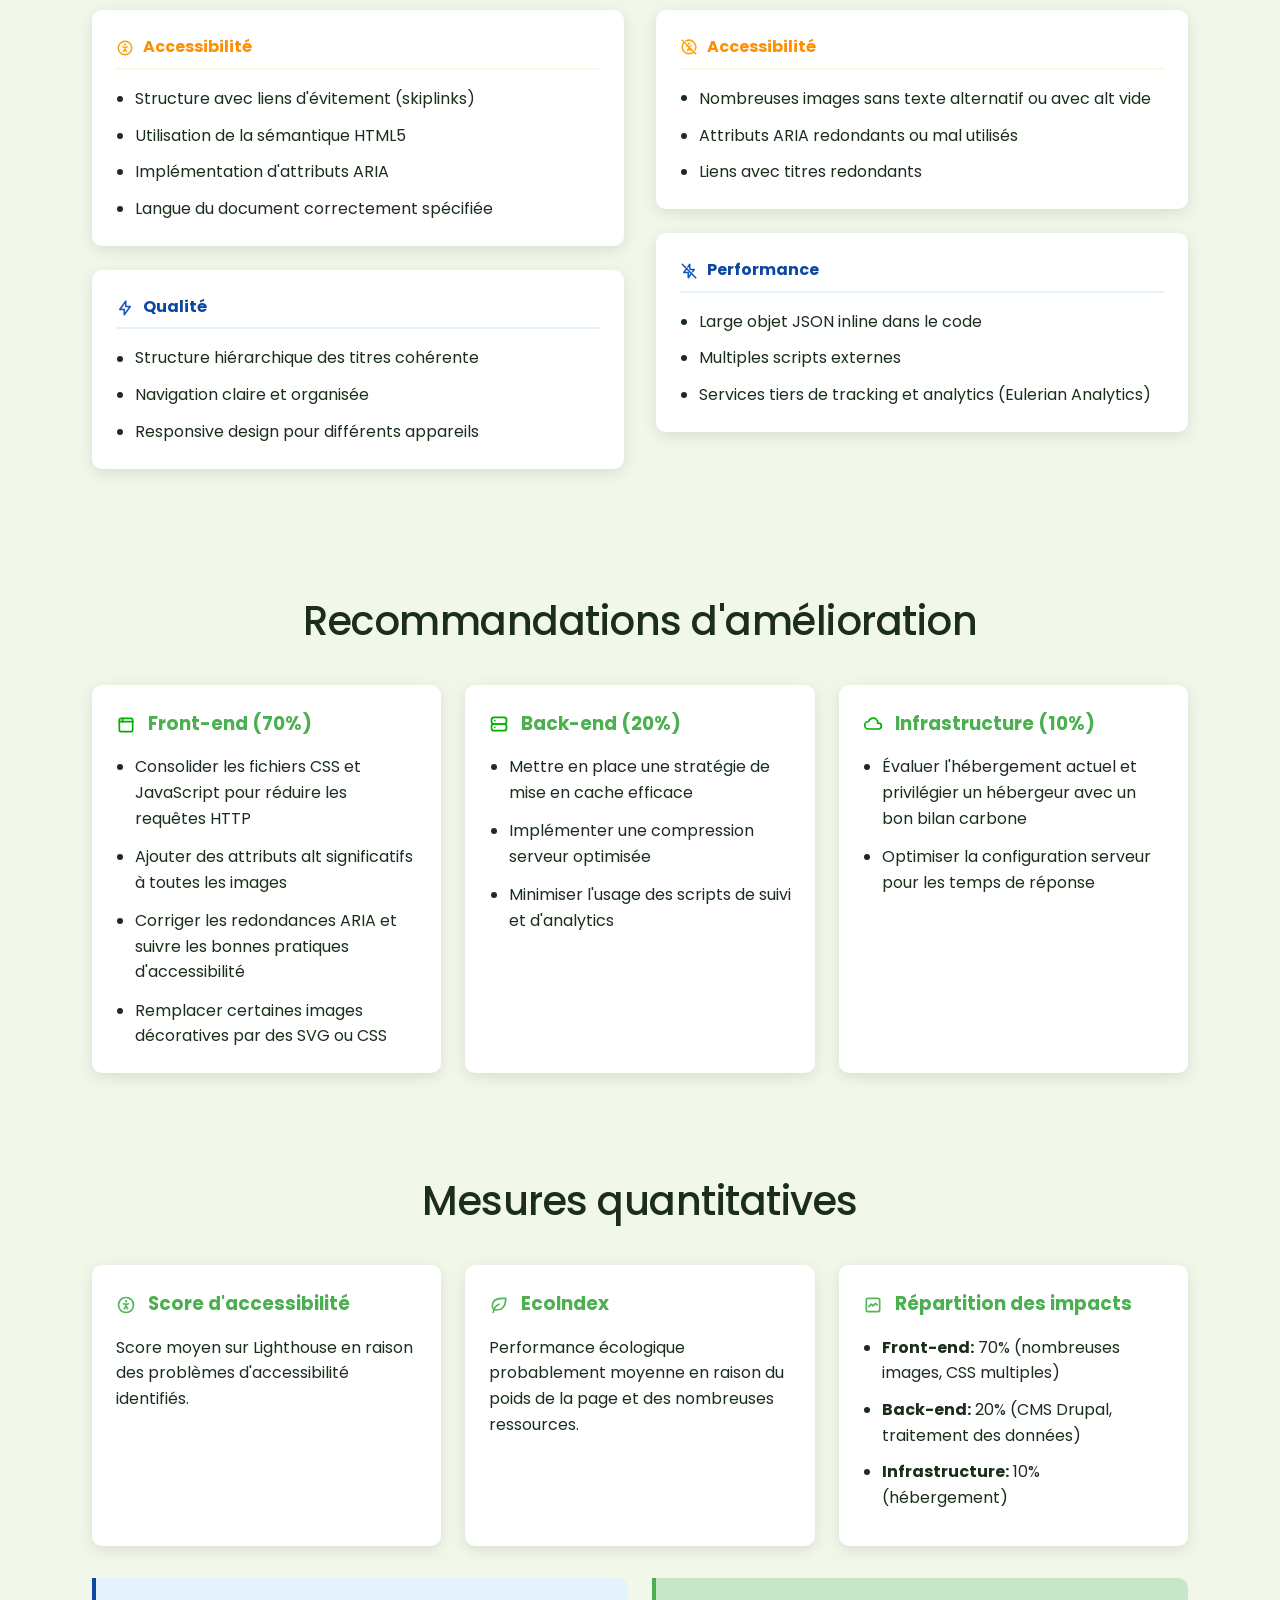
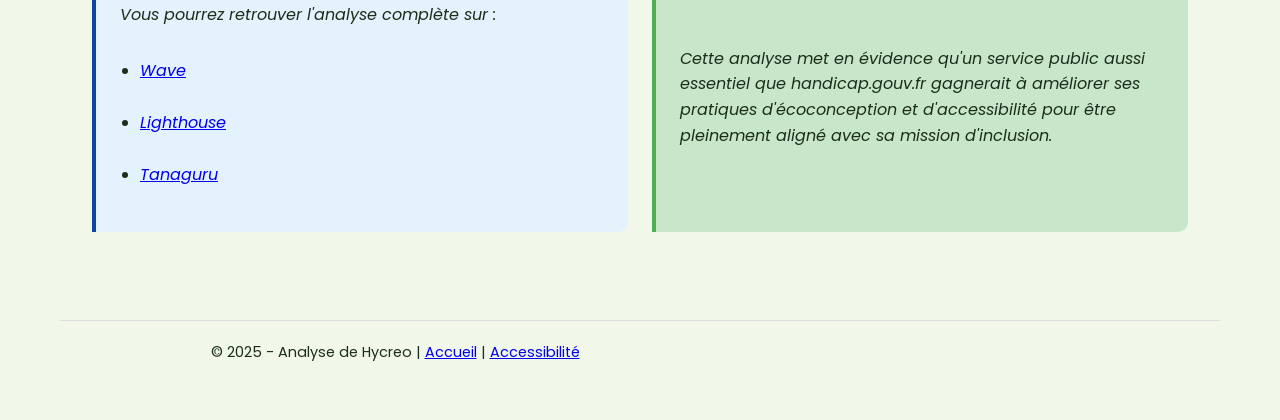
==== commit 573c5c04: "added link to handicap.gouv.fr" ====
--- a/index.html
+++ b/index.html
@@ -3,6 +3,16 @@
   <head>
     <meta charset="UTF-8" />
     <meta name="viewport" content="width=device-width, initial-scale=1.0" />
+    <meta name="language" content="fr" />
+    <meta
+      name="author"
+      content="Louis Réville, Sebastien Branly, Guillaume Maugin"
+    />
+    <meta
+      name="keywords"
+      content="écoconception, accessibilité, handicap, analyse"
+    />
+    <meta name="robots" content="index, follow" />
     <title>Analyse handicap.gouv.fr - Conception Responsable</title>
     <link rel="stylesheet" href="css/style.css" />
     <link
@@ -92,7 +102,10 @@
     <main id="main-content" tabindex="-1">
       <section class="hero" aria-labelledby="main-title">
         <h2 id="main-title">
-          Analyse du site <span class="highlight">handicap.gouv.fr</span>
+          Analyse du site
+          <a class="highlight" href="https://handicap.gouv.fr" target="_blank"
+            >handicap.gouv.fr</a
+          >
         </h2>
         <p>
           Évaluation détaillée des pratiques de conception responsable pour le
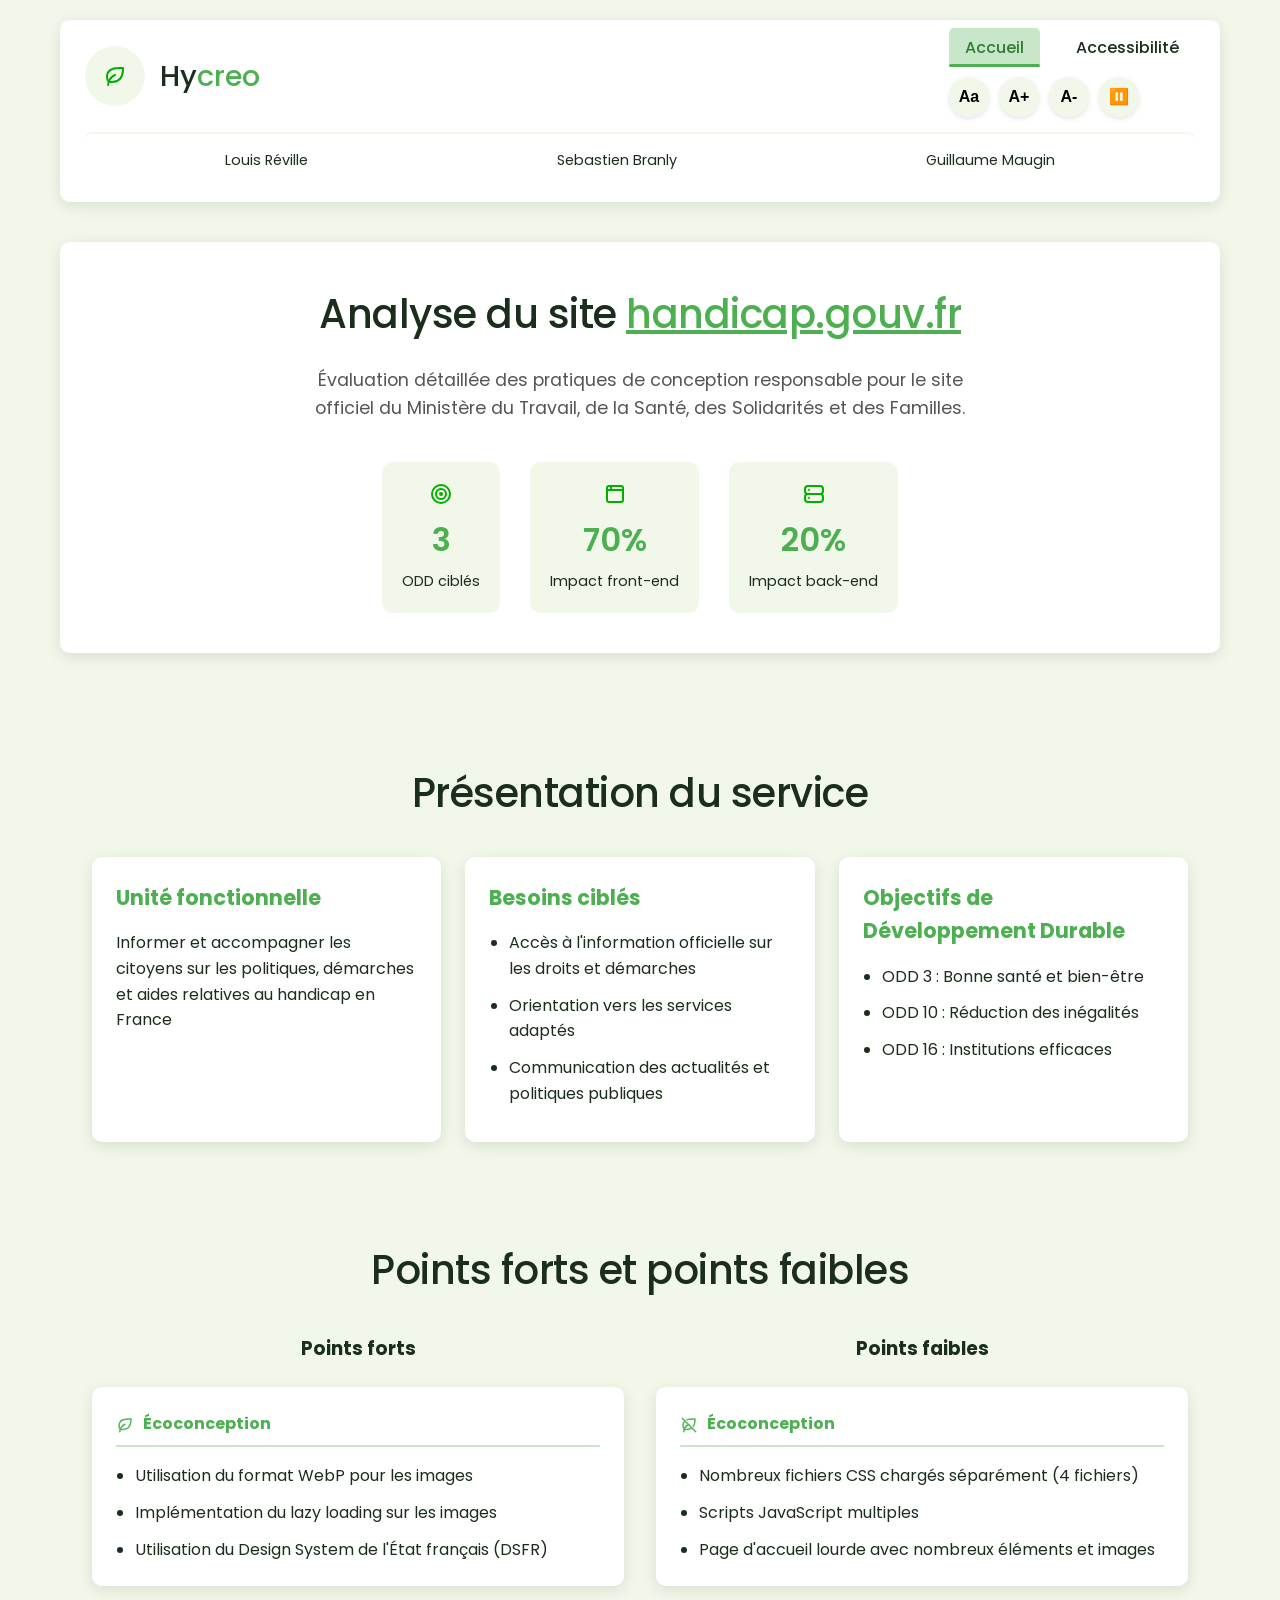
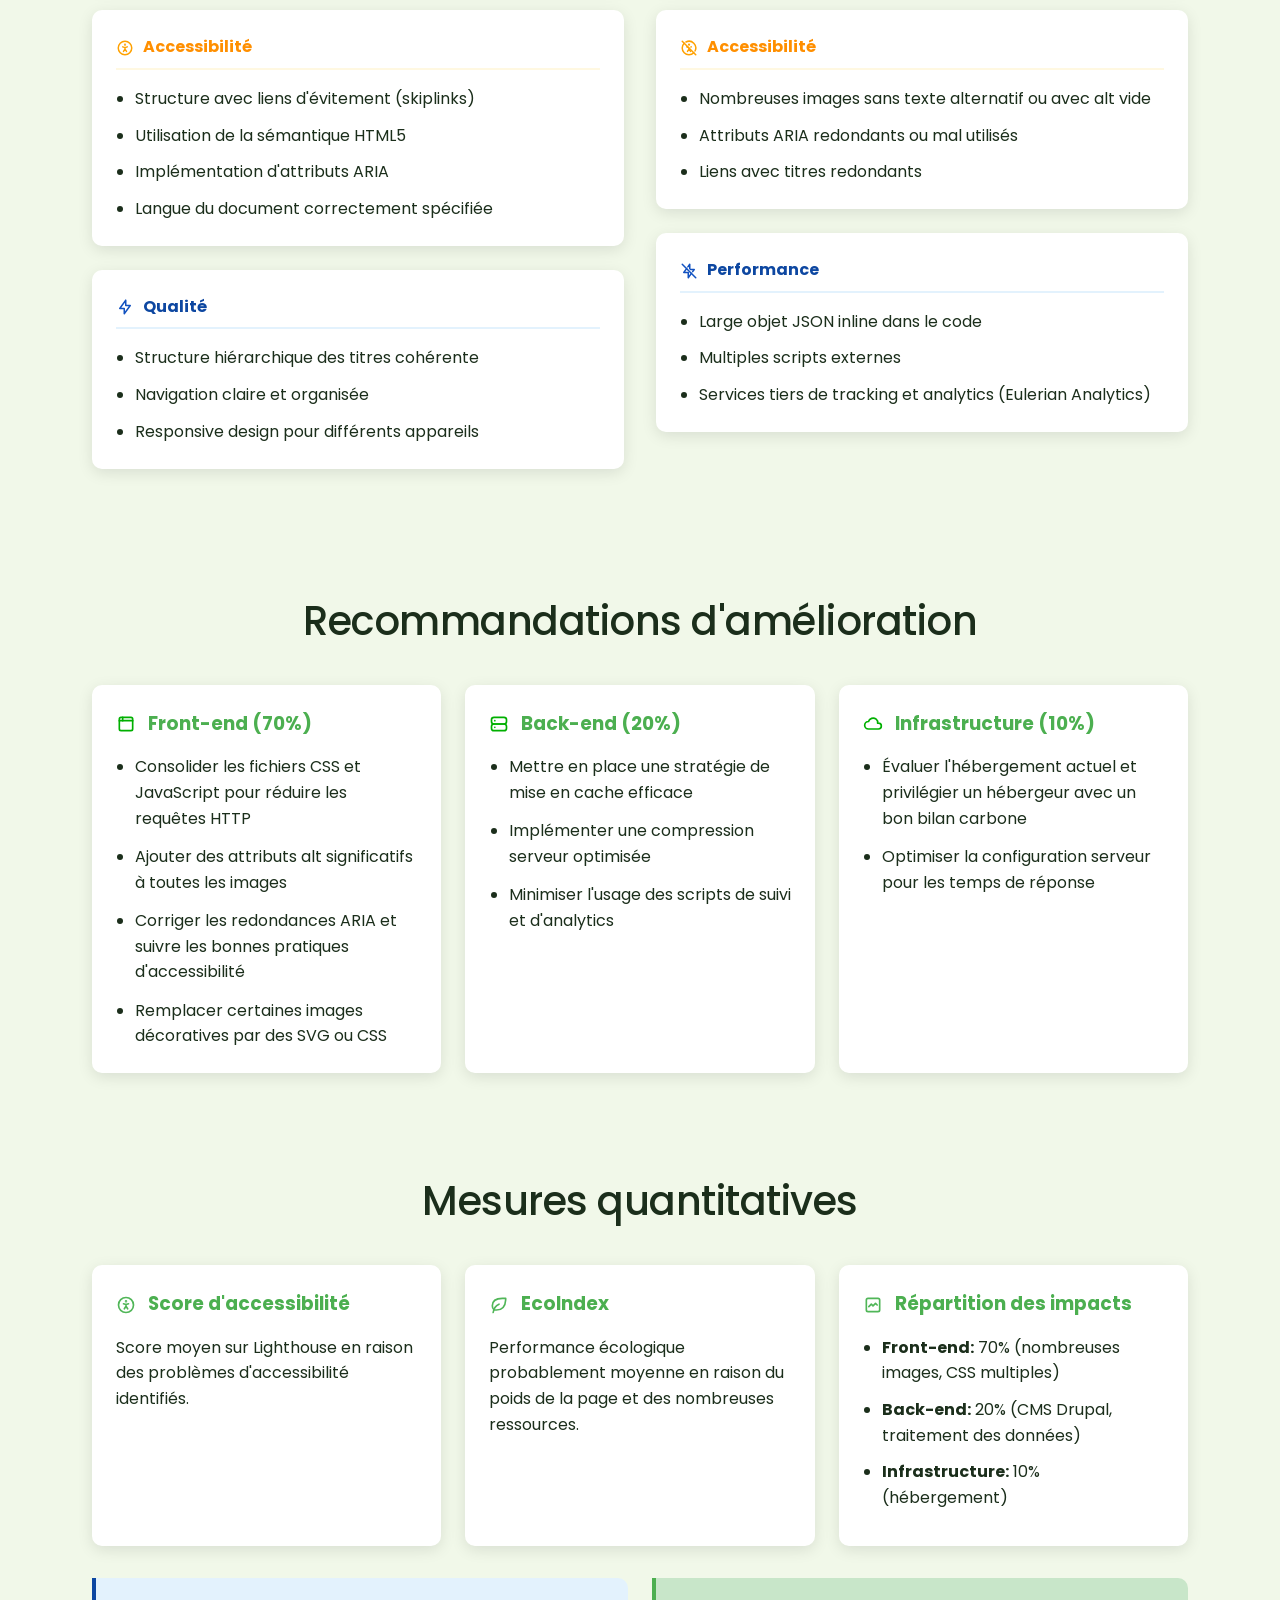
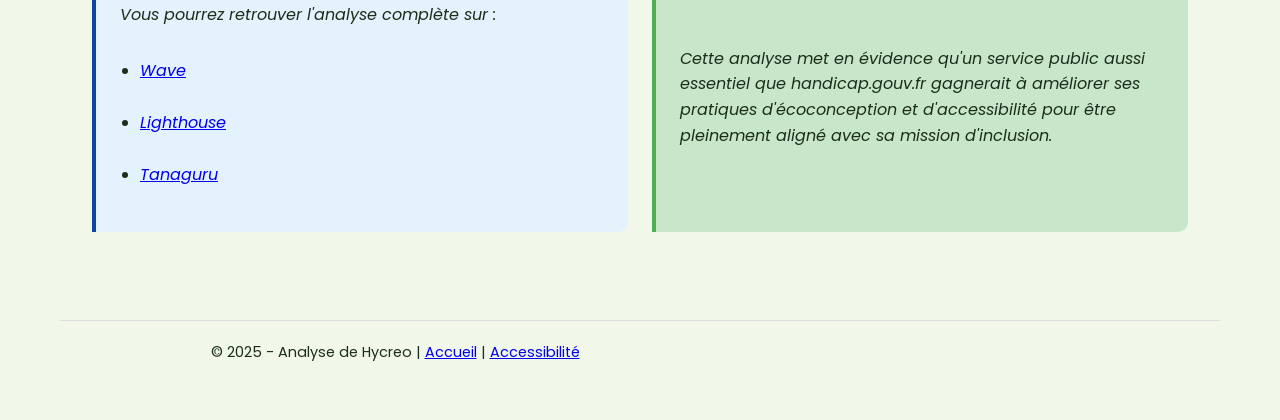
==== commit 65808dd2: "modified header href" ====
--- a/index.html
+++ b/index.html
@@ -47,7 +47,7 @@
         <div class="nav-accessibility-wrapper">
           <nav class="main-nav" aria-label="Navigation principale">
             <ul>
-              <li><a href="index.html" aria-current="page">Accueil</a></li>
+              <li><a href="/" aria-current="page">Accueil</a></li>
               <li><a href="accessibility.html">Accessibilité</a></li>
             </ul>
           </nav>
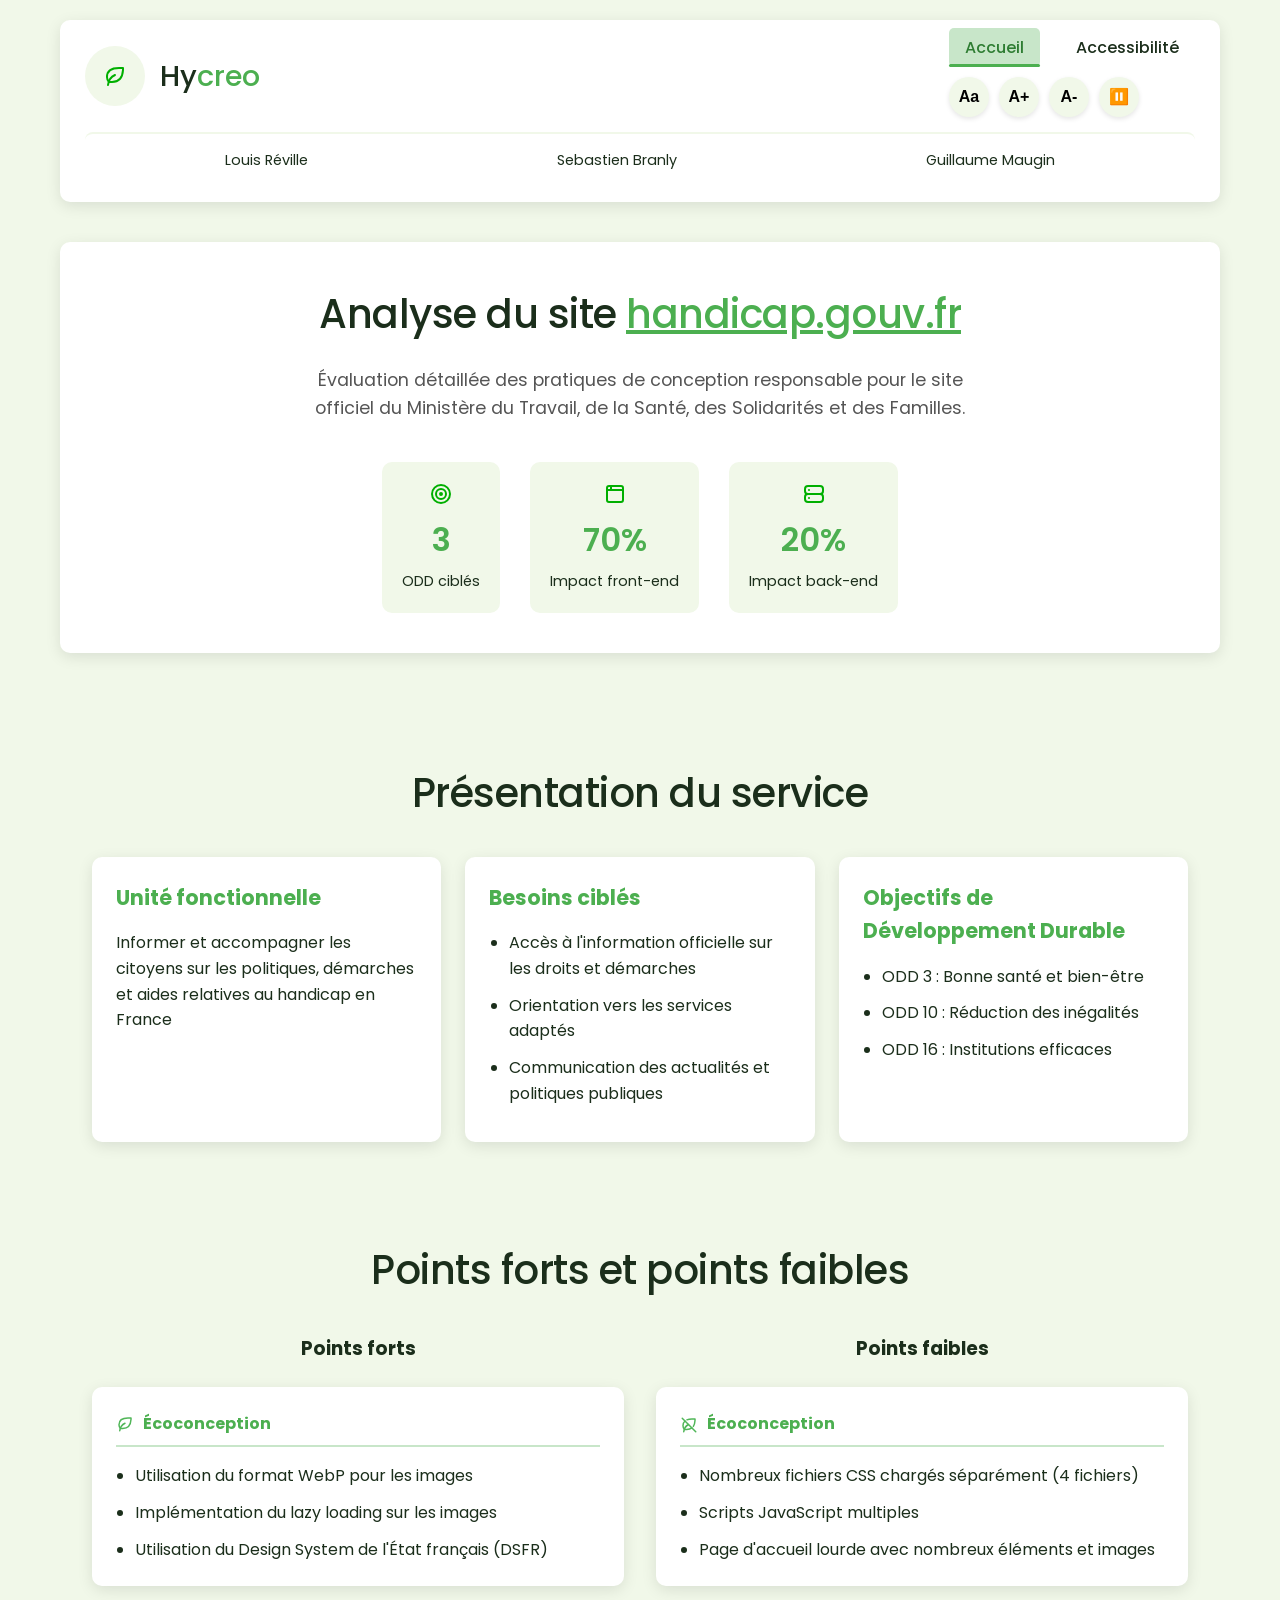
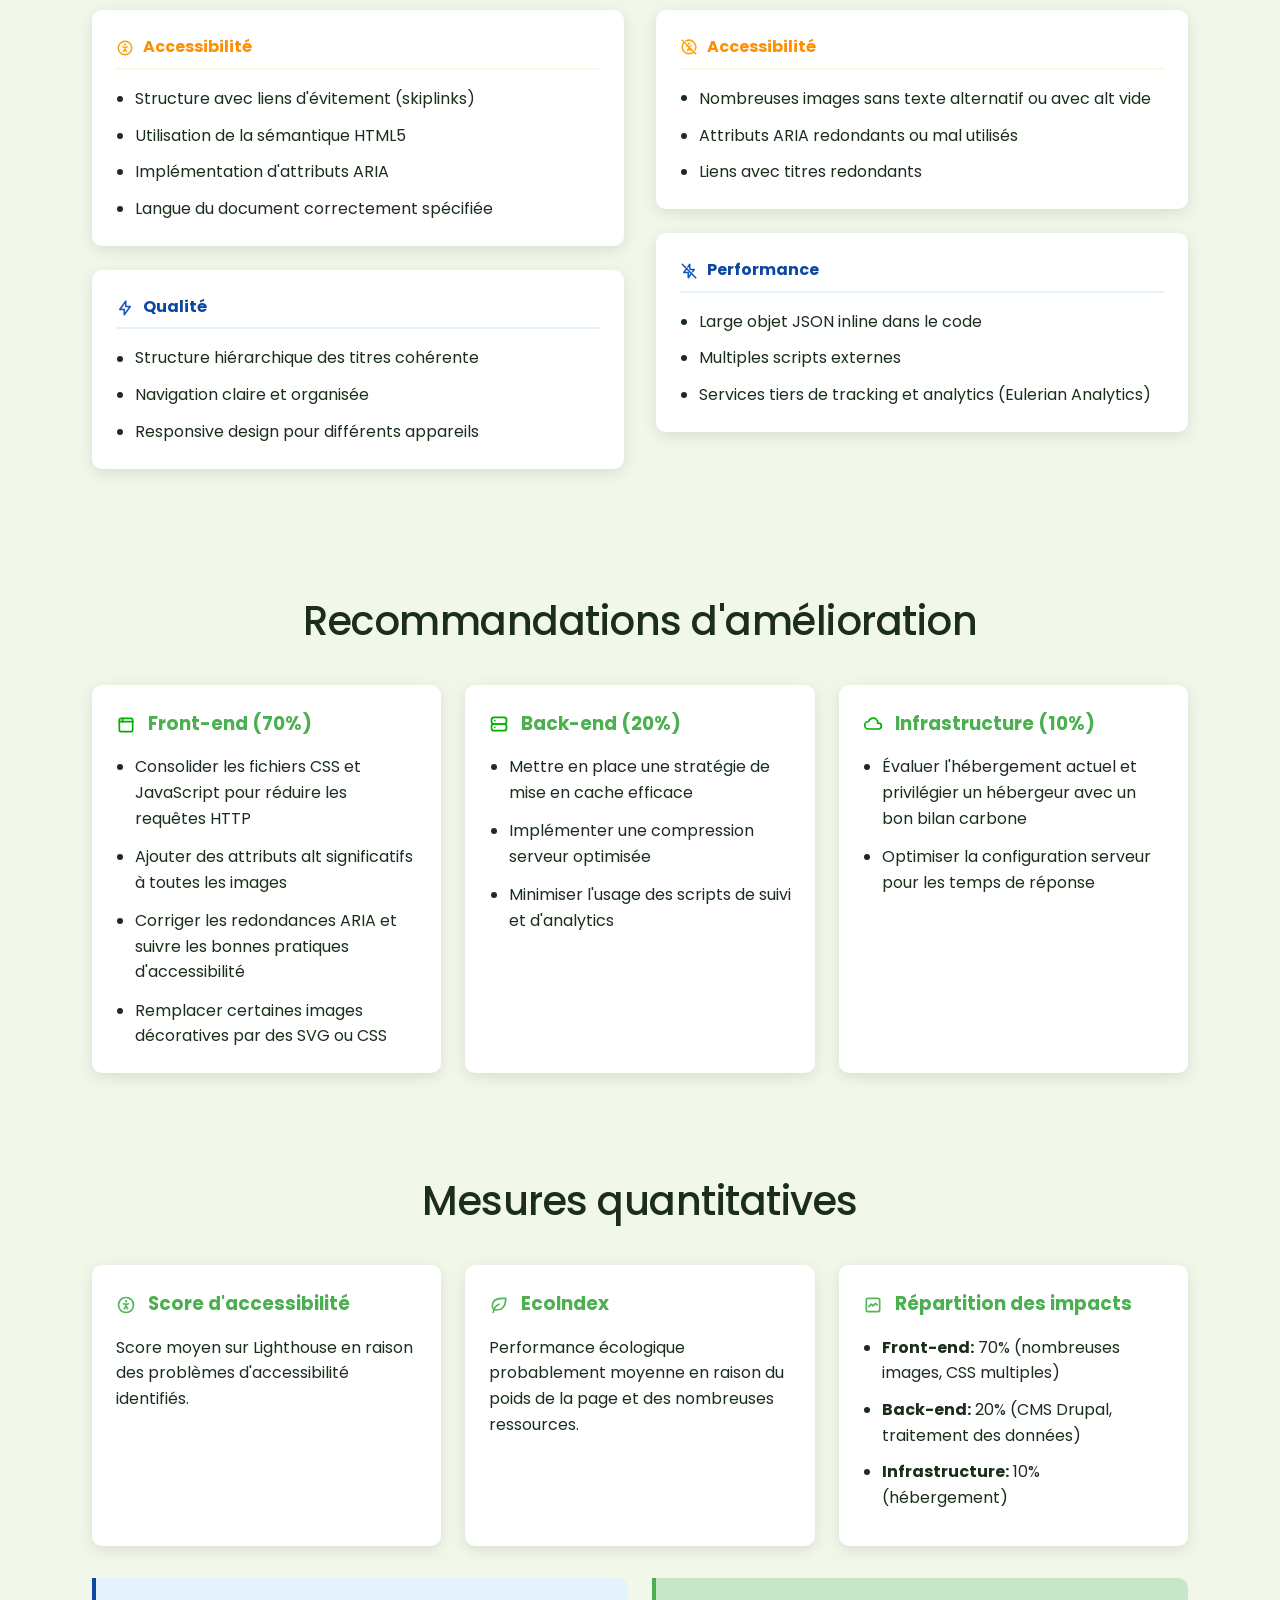
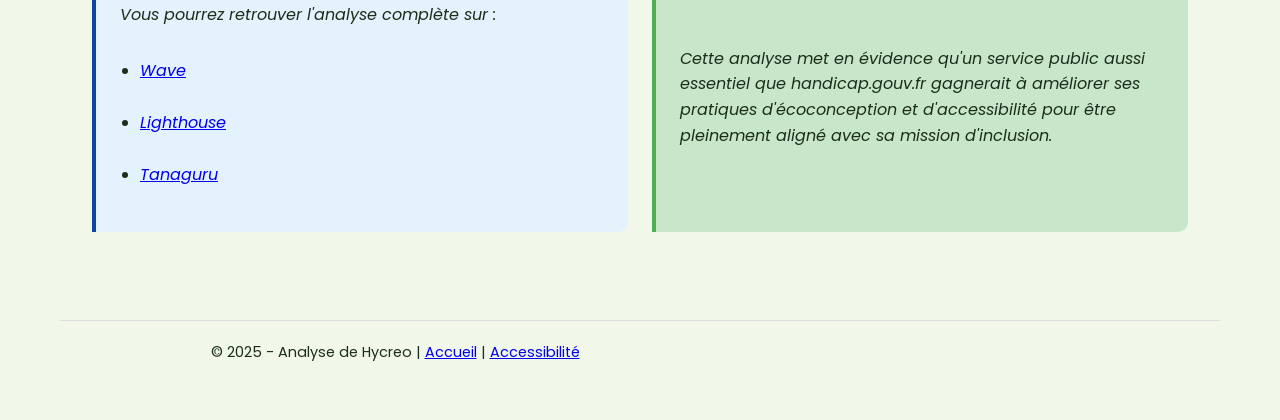
==== commit c1a9dfed: "added favicon" ====
--- a/index.html
+++ b/index.html
@@ -23,6 +23,7 @@
       name="description"
       content="Analyse détaillée des pratiques de conception responsable pour le site handicap.gouv.fr"
     />
+    <link rel="icon" href="images/leaf.svg" type="image/SVG" />
   </head>
   <body>
     <!-- Liens d'évitement -->
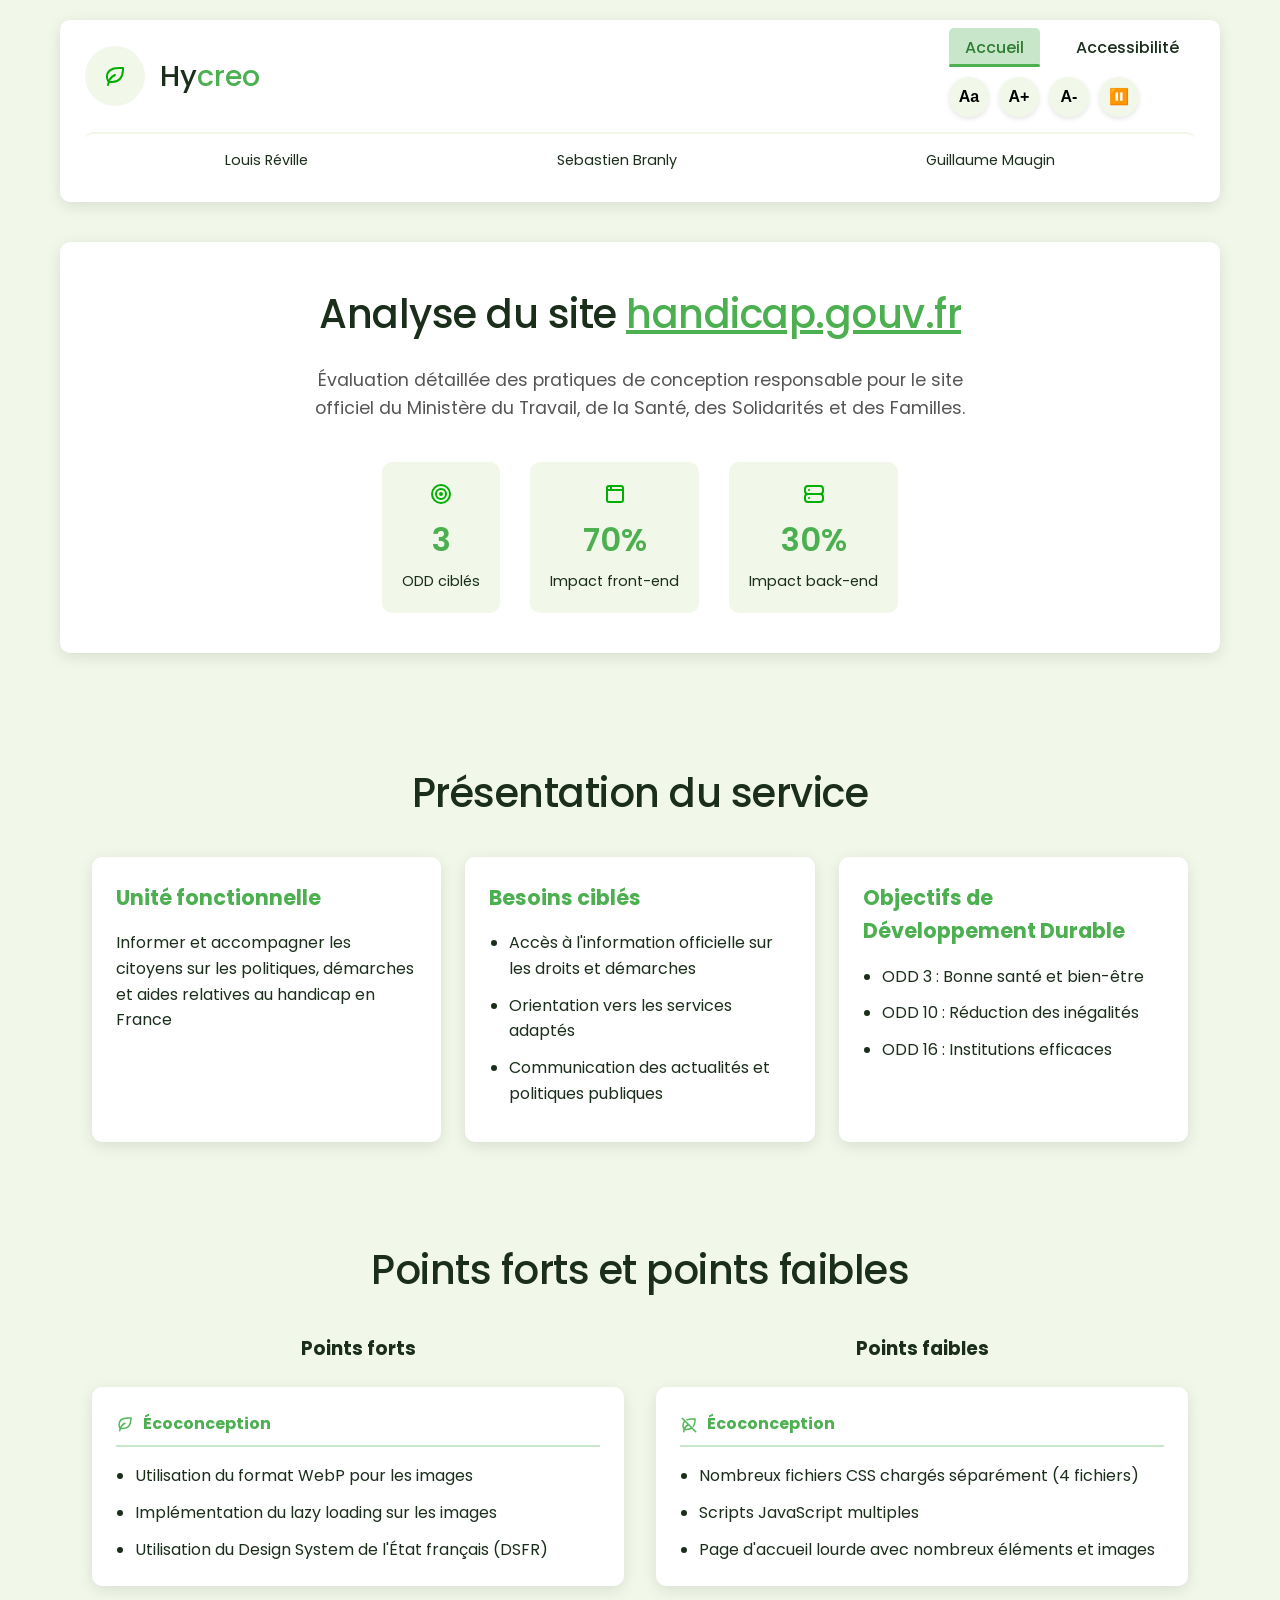
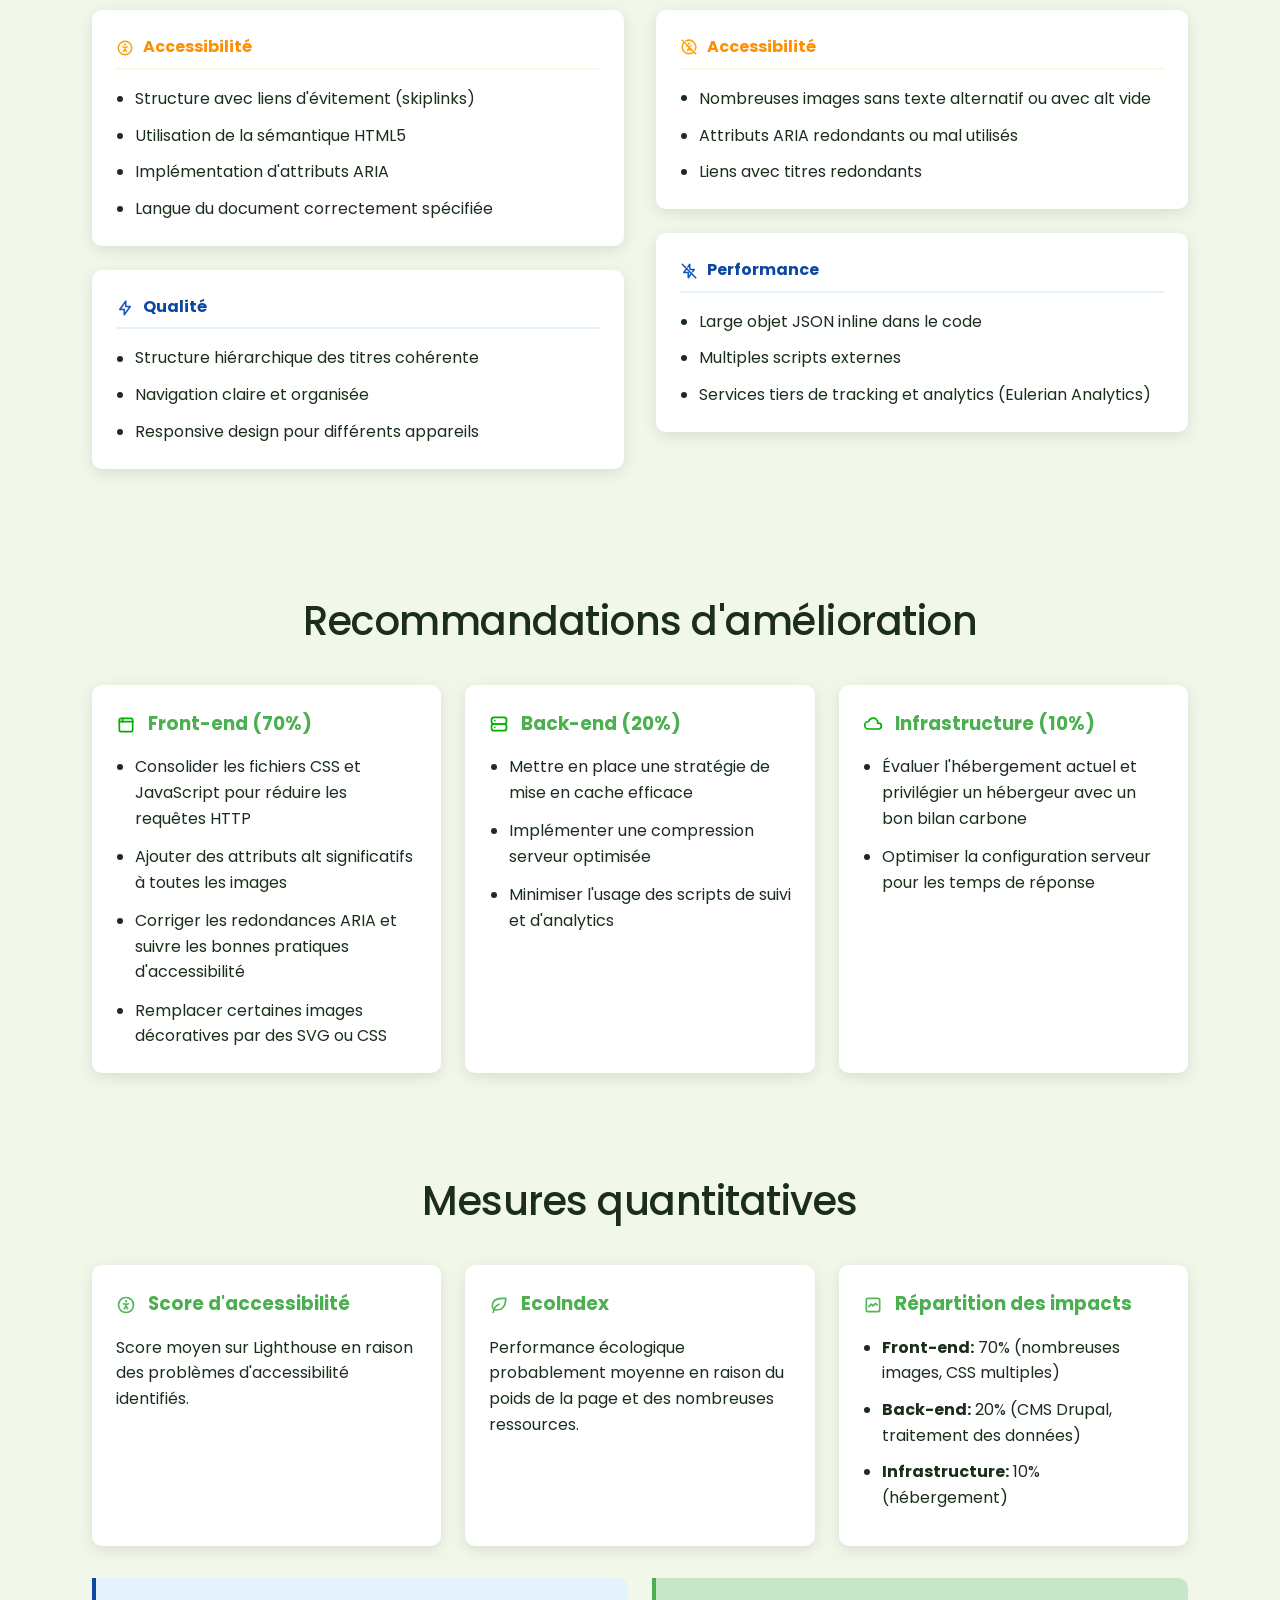
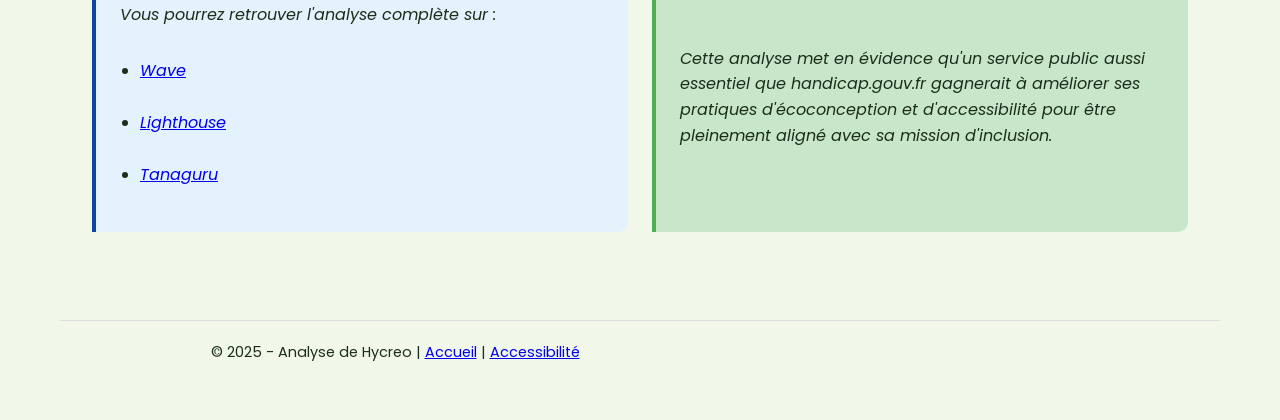
==== commit f7336e07: "20%->30%" ====
--- a/index.html
+++ b/index.html
@@ -141,7 +141,7 @@
               class="indicator-icon"
               aria-hidden="true"
             />
-            <span class="number">20%</span>
+            <span class="number">30%</span>
             <span class="label" id="back-indicator">Impact back-end</span>
           </div>
         </div>
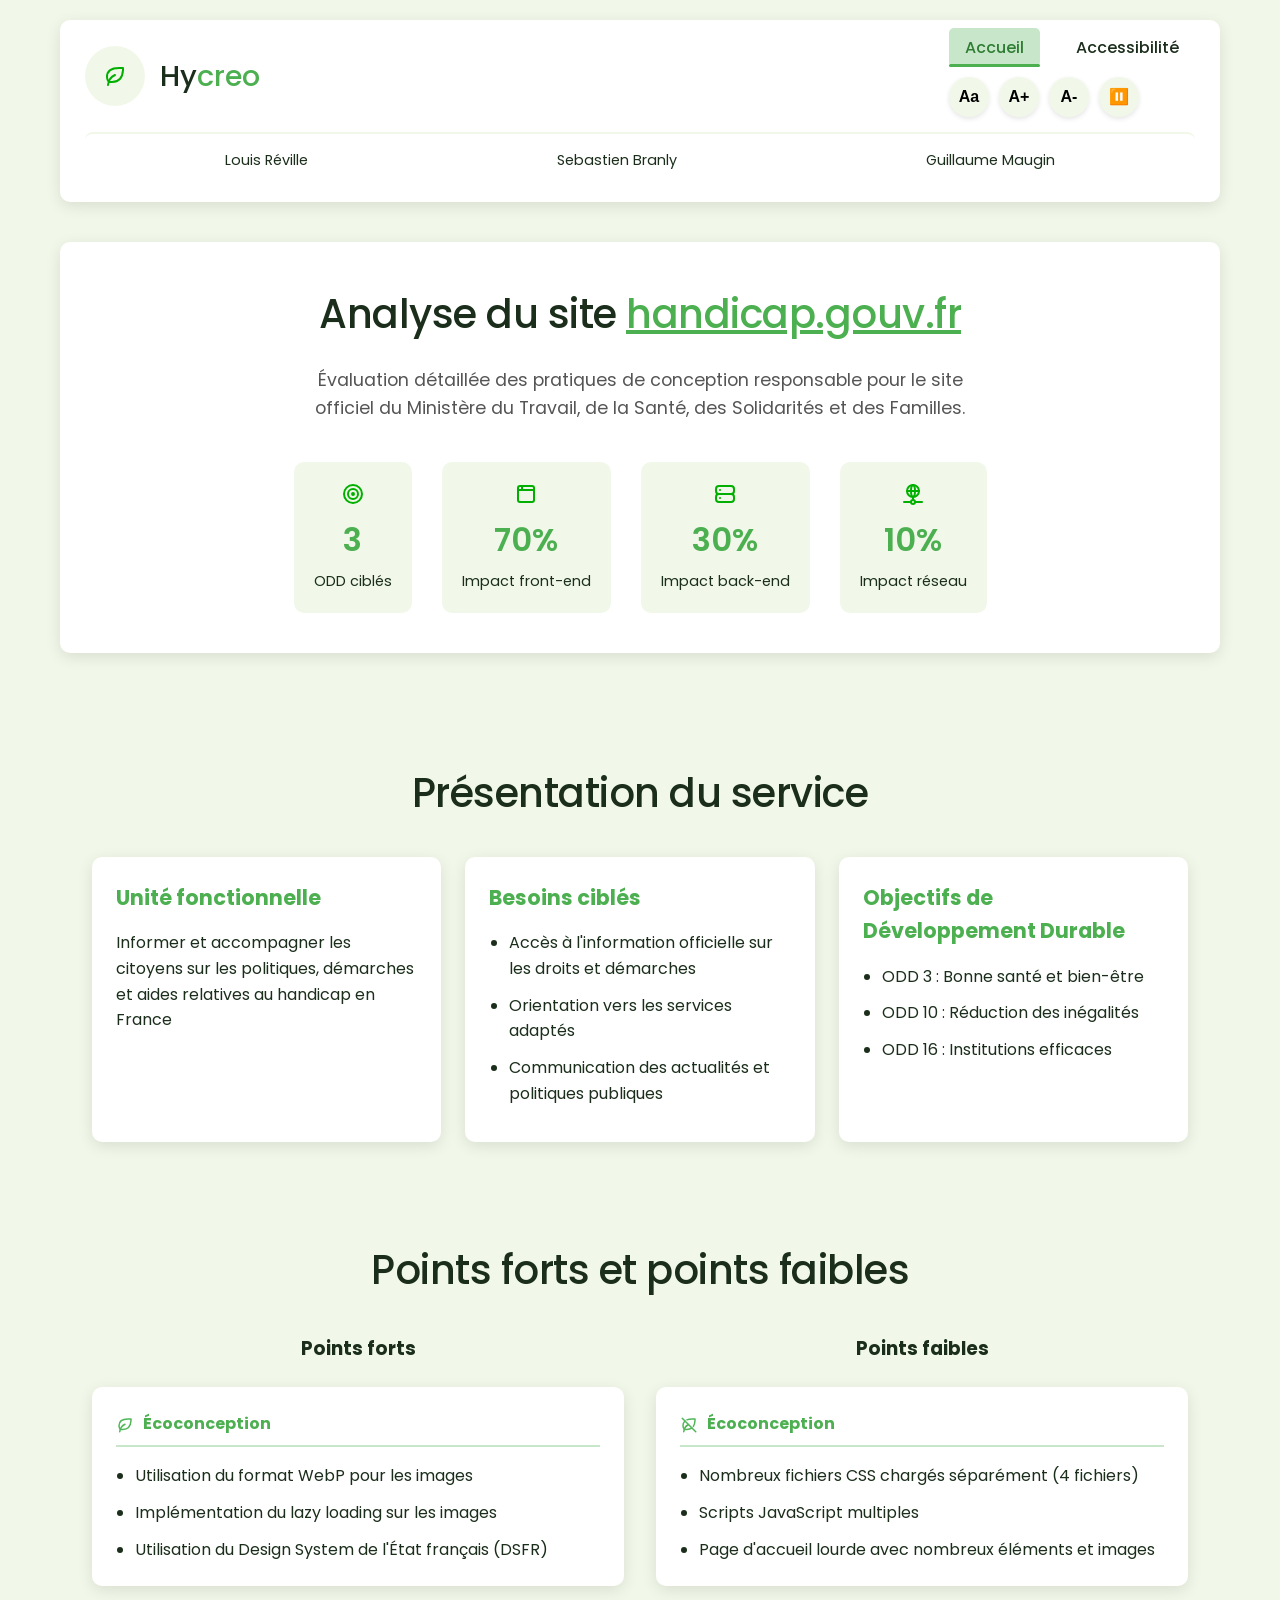
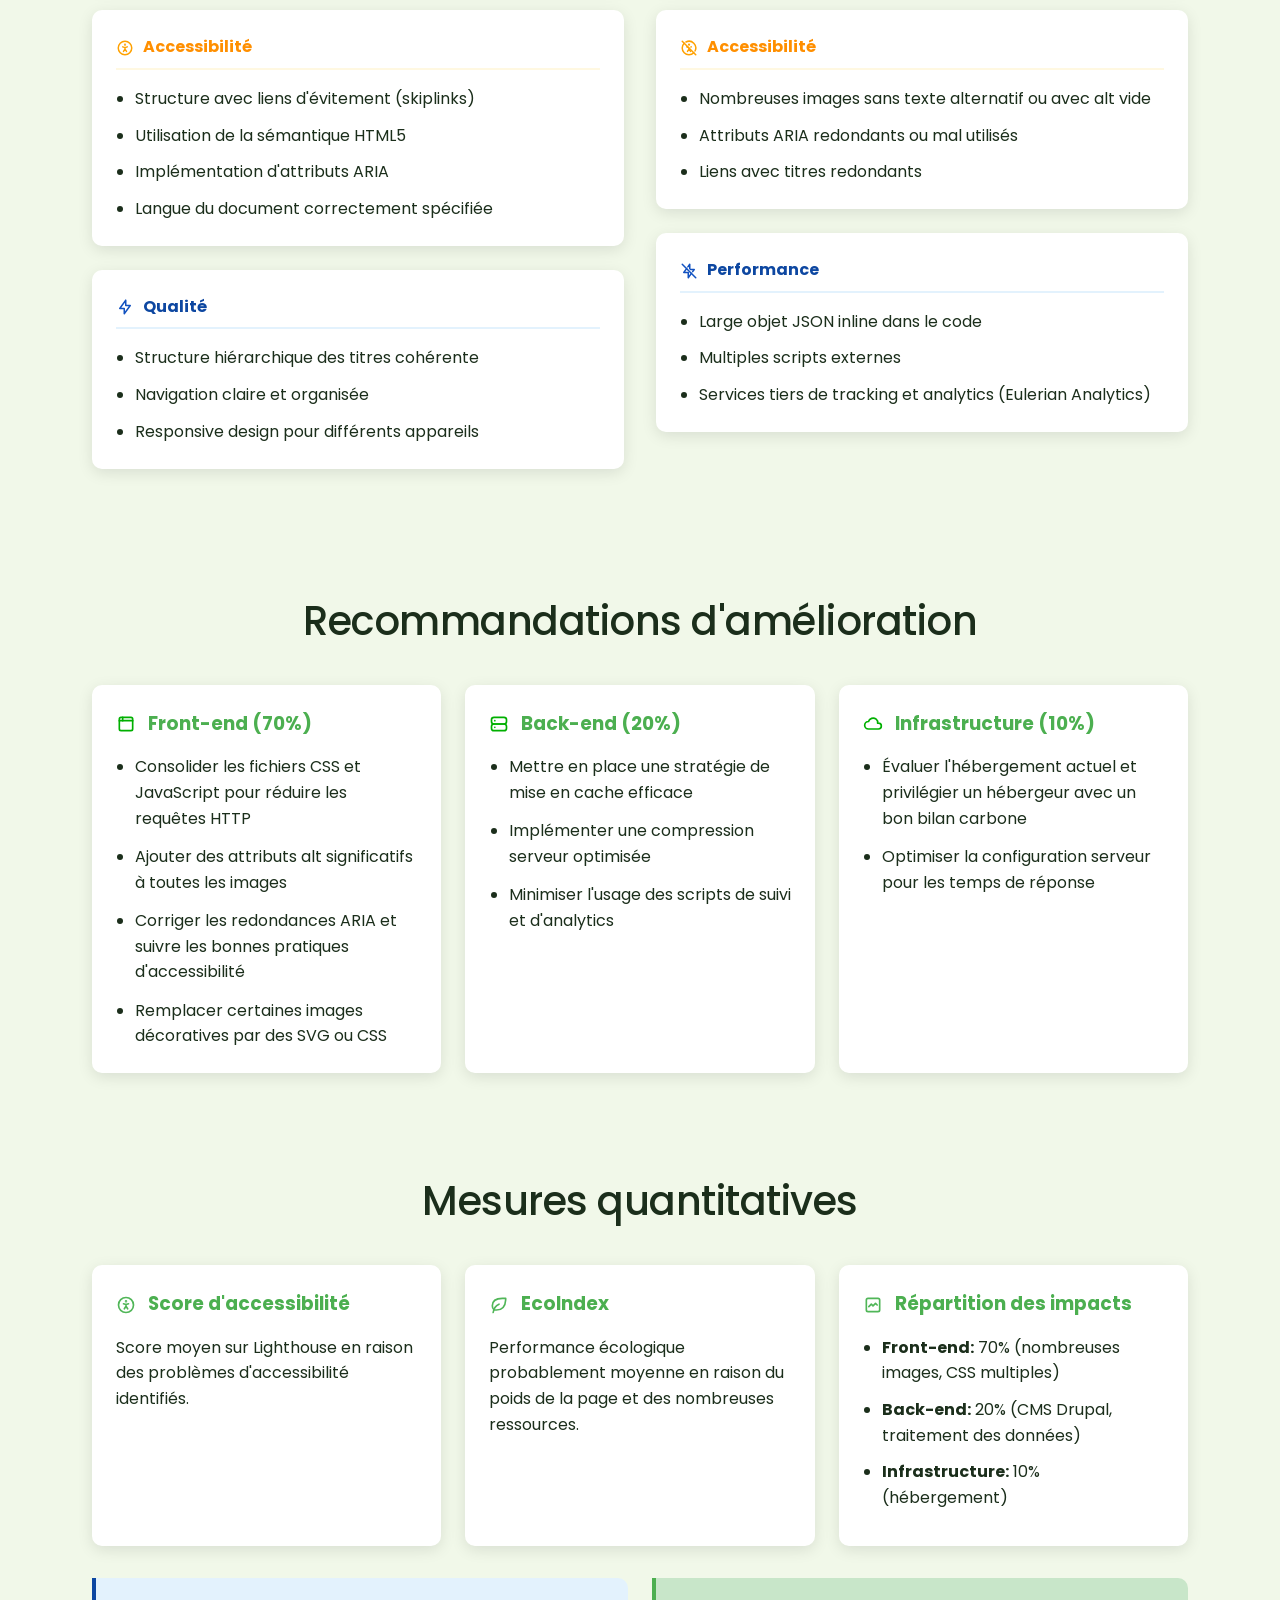
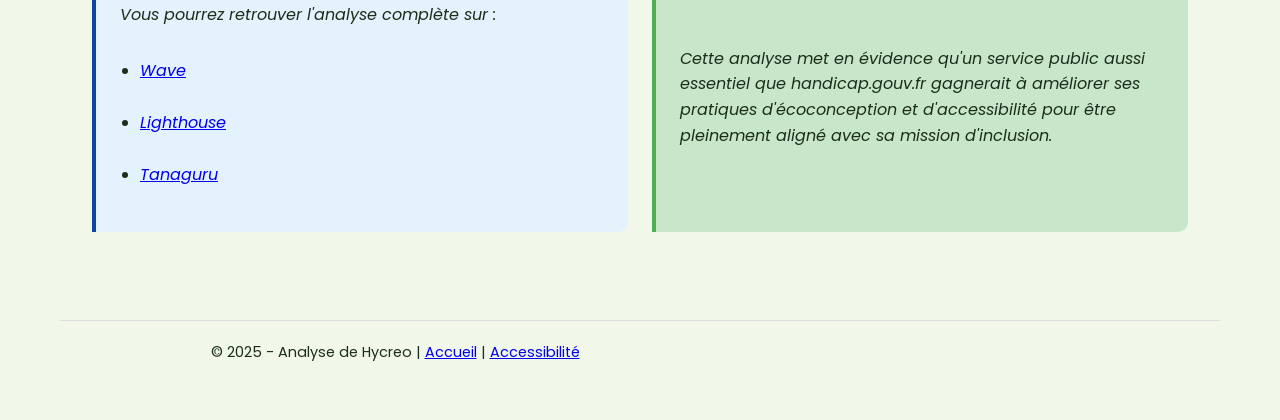
==== commit 923669f3: "added network load" ====
--- a/index.html
+++ b/index.html
@@ -144,6 +144,16 @@
             <span class="number">30%</span>
             <span class="label" id="back-indicator">Impact back-end</span>
           </div>
+          <div class="indicator">
+            <img
+              src="images/network.svg"
+              alt=""
+              class="indicator-icon"
+              aria-hidden="true"
+            />
+            <span class="number">10%</span>
+            <span class="label" id="back-indicator">Impact réseau</span>
+          </div>
         </div>
       </section>
 
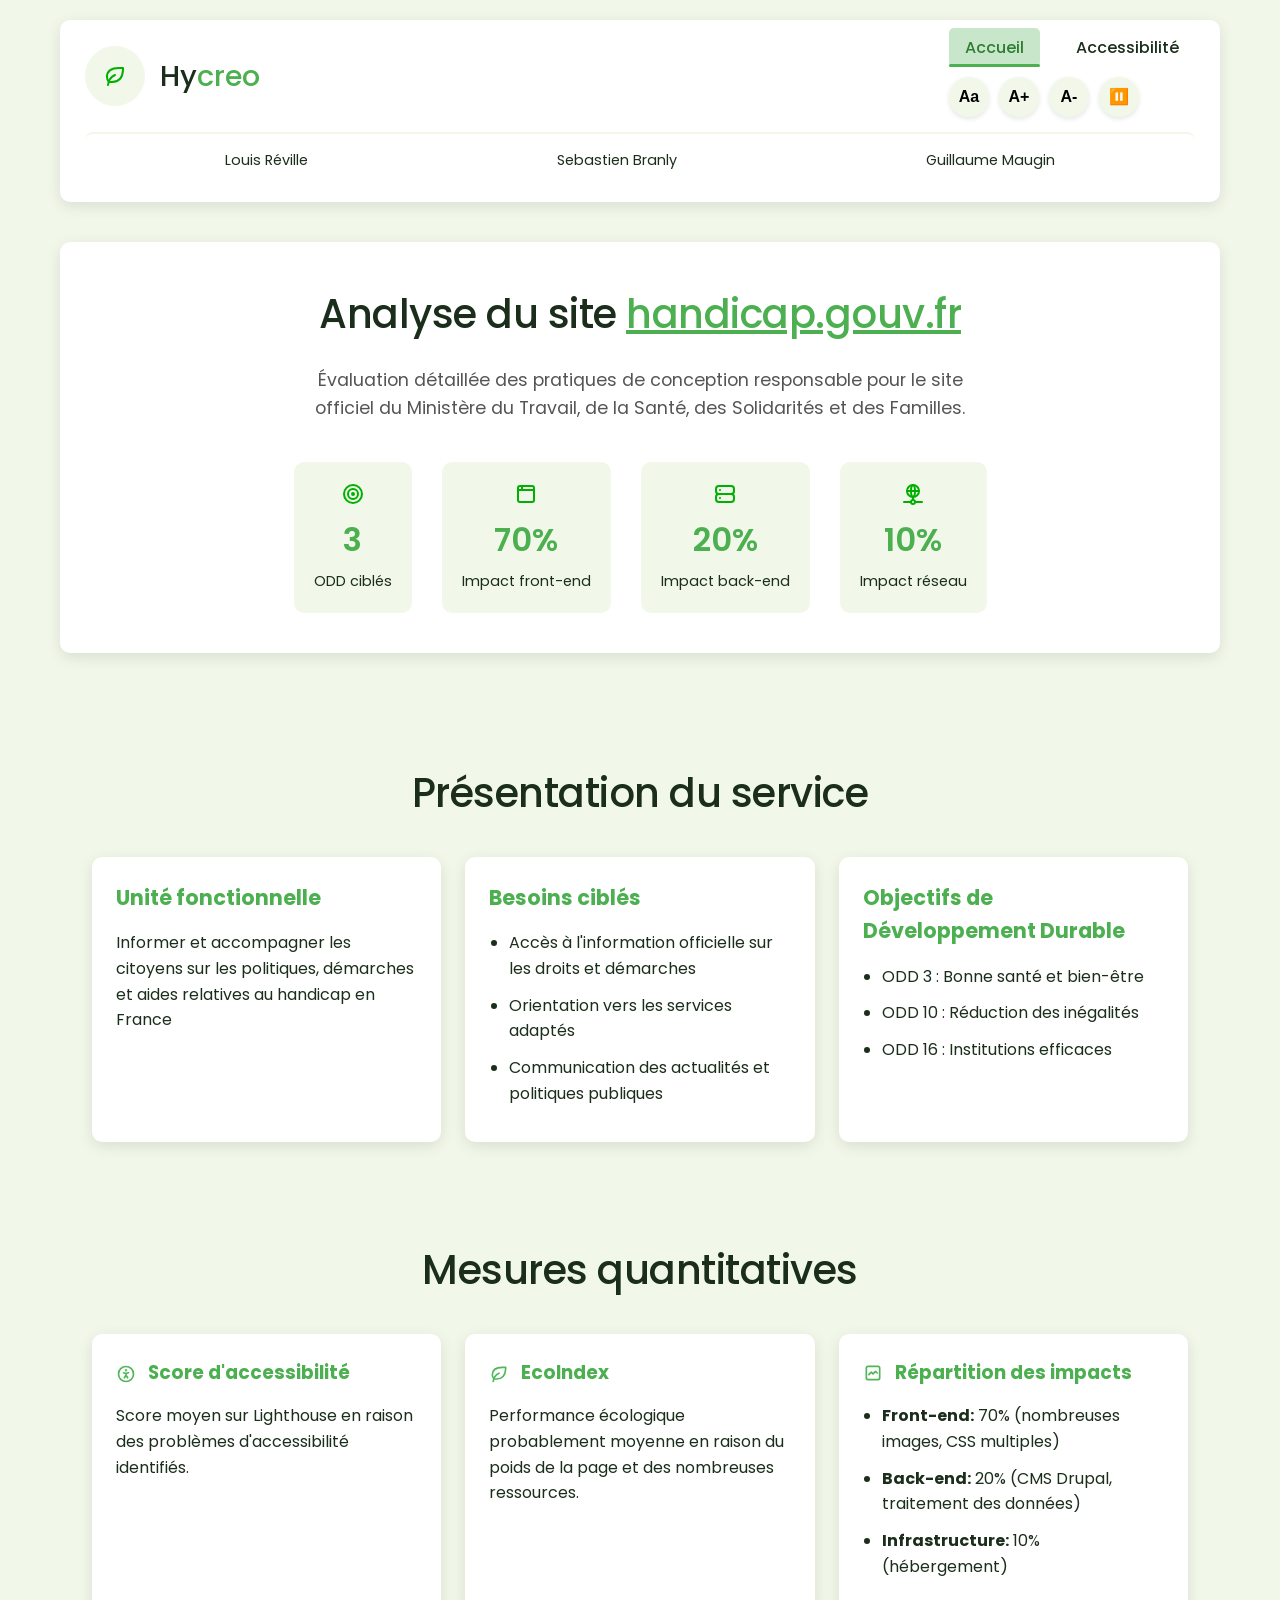
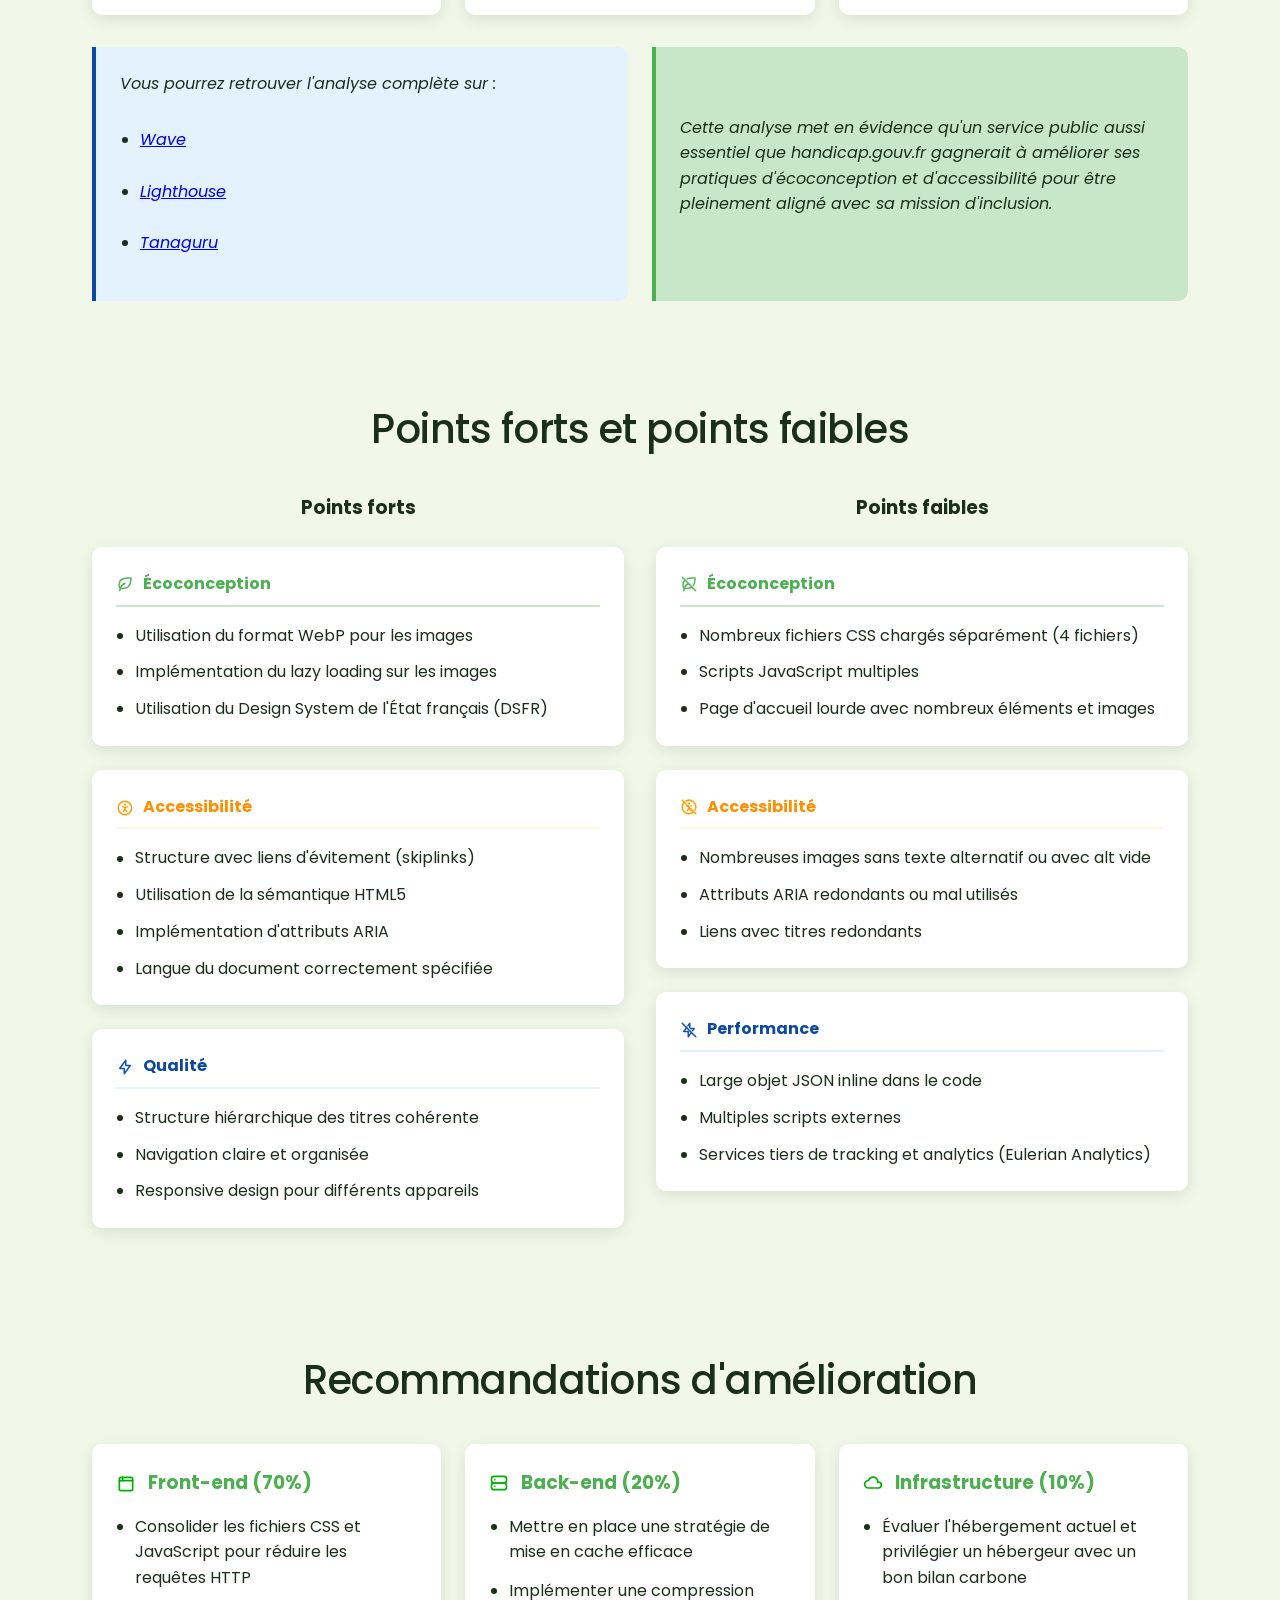
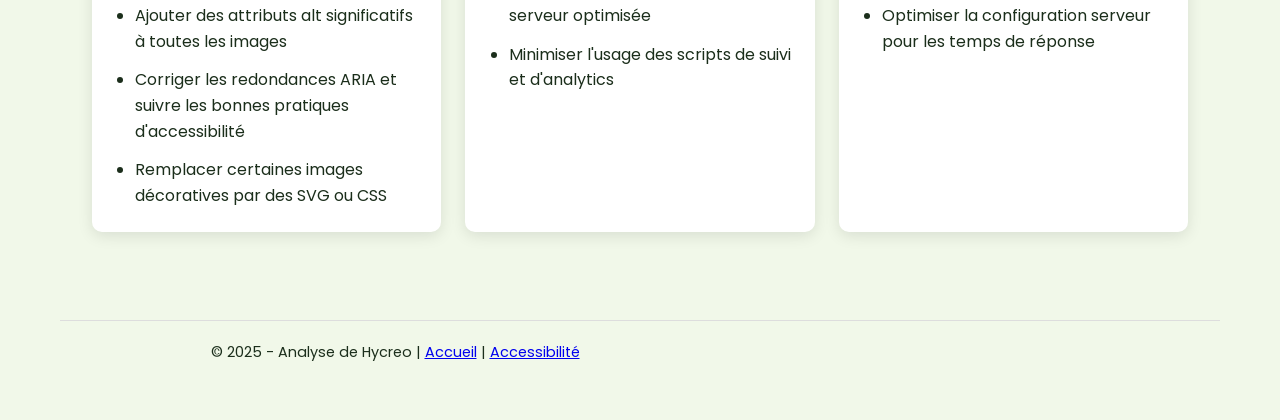
==== commit 4088ae61: "reordered sections" ====
--- a/index.html
+++ b/index.html
@@ -141,7 +141,7 @@
               class="indicator-icon"
               aria-hidden="true"
             />
-            <span class="number">30%</span>
+            <span class="number">20%</span>
             <span class="label" id="back-indicator">Impact back-end</span>
           </div>
           <div class="indicator">
@@ -188,186 +188,6 @@
         </div>
       </section>
 
-      <section class="analysis" aria-labelledby="analysis-title">
-        <h2 id="analysis-title">Points forts et points faibles</h2>
-        <div class="columns-container">
-          <div class="column">
-            <h3 id="points-forts">Points forts</h3>
-            <div class="category">
-              <h4 id="eco-forts" class="eco">
-                <img
-                  src="images/leaf.svg"
-                  alt=""
-                  class="category-icon eco-icon"
-                  aria-hidden="true"
-                />
-                Écoconception
-              </h4>
-              <ul aria-labelledby="eco-forts">
-                <li>Utilisation du format WebP pour les images</li>
-                <li>Implémentation du lazy loading sur les images</li>
-                <li>Utilisation du Design System de l'État français (DSFR)</li>
-              </ul>
-            </div>
-            <div class="category">
-              <h4 id="access-forts" class="access">
-                <img
-                  src="images/accessible.svg"
-                  alt=""
-                  class="category-icon access-icon"
-                  aria-hidden="true"
-                />
-                Accessibilité
-              </h4>
-              <ul aria-labelledby="access-forts">
-                <li>Structure avec liens d'évitement (skiplinks)</li>
-                <li>Utilisation de la sémantique HTML5</li>
-                <li>Implémentation d'attributs ARIA</li>
-                <li>Langue du document correctement spécifiée</li>
-              </ul>
-            </div>
-            <div class="category">
-              <h4 id="qualite-forts" class="perf">
-                <img
-                  src="images/bolt.svg"
-                  alt=""
-                  class="category-icon perf-icon"
-                  aria-hidden="true"
-                />
-                Qualité
-              </h4>
-              <ul aria-labelledby="qualite-forts">
-                <li>Structure hiérarchique des titres cohérente</li>
-                <li>Navigation claire et organisée</li>
-                <li>Responsive design pour différents appareils</li>
-              </ul>
-            </div>
-          </div>
-          <div class="column">
-            <h3 id="points-faibles">Points faibles</h3>
-            <div class="category">
-              <h4 id="eco-faibles" class="eco">
-                <img
-                  src="images/leaf-off.svg"
-                  alt=""
-                  class="category-icon eco-icon"
-                  aria-hidden="true"
-                />
-                Écoconception
-              </h4>
-              <ul aria-labelledby="eco-faibles">
-                <li>Nombreux fichiers CSS chargés séparément (4 fichiers)</li>
-                <li>Scripts JavaScript multiples</li>
-                <li>Page d'accueil lourde avec nombreux éléments et images</li>
-              </ul>
-            </div>
-            <div class="category">
-              <h4 id="access-faibles" class="access">
-                <img
-                  src="images/accessible-off.svg"
-                  alt=""
-                  class="category-icon access-icon"
-                  aria-hidden="true"
-                />
-                Accessibilité
-              </h4>
-              <ul aria-labelledby="access-faibles">
-                <li>
-                  Nombreuses images sans texte alternatif ou avec alt vide
-                </li>
-                <li>Attributs ARIA redondants ou mal utilisés</li>
-                <li>Liens avec titres redondants</li>
-              </ul>
-            </div>
-            <div class="category">
-              <h4 id="perf-faibles" class="perf">
-                <img
-                  src="images/bolt-off.svg"
-                  alt=""
-                  class="category-icon perf-icon"
-                  aria-hidden="true"
-                />
-                Performance
-              </h4>
-              <ul aria-labelledby="perf-faibles">
-                <li>Large objet JSON inline dans le code</li>
-                <li>Multiples scripts externes</li>
-                <li>
-                  Services tiers de tracking et analytics (Eulerian Analytics)
-                </li>
-              </ul>
-            </div>
-          </div>
-        </div>
-      </section>
-
-      <section class="recommendations" aria-labelledby="recomm-title">
-        <h2 id="recomm-title">Recommandations d'amélioration</h2>
-        <div class="recommendations-container">
-          <div class="recommendation-card">
-            <h3 id="front-title">
-              <img
-                src="images/browser.svg"
-                alt=""
-                class="recommendation-icon"
-                aria-hidden="true"
-              />
-              Front-end (70%)
-            </h3>
-            <ul aria-labelledby="front-title">
-              <li>
-                Consolider les fichiers CSS et JavaScript pour réduire les
-                requêtes HTTP
-              </li>
-              <li>
-                Ajouter des attributs alt significatifs à toutes les images
-              </li>
-              <li>
-                Corriger les redondances ARIA et suivre les bonnes pratiques
-                d'accessibilité
-              </li>
-              <li>Remplacer certaines images décoratives par des SVG ou CSS</li>
-            </ul>
-          </div>
-          <div class="recommendation-card">
-            <h3 id="back-title">
-              <img
-                src="images/server.svg"
-                alt=""
-                class="recommendation-icon"
-                aria-hidden="true"
-              />
-              Back-end (20%)
-            </h3>
-            <ul aria-labelledby="back-title">
-              <li>Mettre en place une stratégie de mise en cache efficace</li>
-              <li>Implémenter une compression serveur optimisée</li>
-              <li>Minimiser l'usage des scripts de suivi et d'analytics</li>
-            </ul>
-          </div>
-          <div class="recommendation-card">
-            <h3 id="infra-title">
-              <img
-                src="images/cloud.svg"
-                alt=""
-                class="recommendation-icon"
-                aria-hidden="true"
-              />
-              Infrastructure (10%)
-            </h3>
-            <ul aria-labelledby="infra-title">
-              <li>
-                Évaluer l'hébergement actuel et privilégier un hébergeur avec un
-                bon bilan carbone
-              </li>
-              <li>
-                Optimiser la configuration serveur pour les temps de réponse
-              </li>
-            </ul>
-          </div>
-        </div>
-      </section>
-
       <section class="metrics" aria-labelledby="metrics-title">
         <h2 id="metrics-title">Mesures quantitatives</h2>
         <div class="metrics-container">
@@ -473,6 +293,185 @@
           </div>
         </div>
       </section>
+      <section class="analysis" aria-labelledby="analysis-title">
+        <h2 id="analysis-title">Points forts et points faibles</h2>
+        <div class="columns-container">
+          <div class="column">
+            <h3 id="points-forts">Points forts</h3>
+            <div class="category">
+              <h4 id="eco-forts" class="eco">
+                <img
+                  src="images/leaf.svg"
+                  alt=""
+                  class="category-icon eco-icon"
+                  aria-hidden="true"
+                />
+                Écoconception
+              </h4>
+              <ul aria-labelledby="eco-forts">
+                <li>Utilisation du format WebP pour les images</li>
+                <li>Implémentation du lazy loading sur les images</li>
+                <li>Utilisation du Design System de l'État français (DSFR)</li>
+              </ul>
+            </div>
+            <div class="category">
+              <h4 id="access-forts" class="access">
+                <img
+                  src="images/accessible.svg"
+                  alt=""
+                  class="category-icon access-icon"
+                  aria-hidden="true"
+                />
+                Accessibilité
+              </h4>
+              <ul aria-labelledby="access-forts">
+                <li>Structure avec liens d'évitement (skiplinks)</li>
+                <li>Utilisation de la sémantique HTML5</li>
+                <li>Implémentation d'attributs ARIA</li>
+                <li>Langue du document correctement spécifiée</li>
+              </ul>
+            </div>
+            <div class="category">
+              <h4 id="qualite-forts" class="perf">
+                <img
+                  src="images/bolt.svg"
+                  alt=""
+                  class="category-icon perf-icon"
+                  aria-hidden="true"
+                />
+                Qualité
+              </h4>
+              <ul aria-labelledby="qualite-forts">
+                <li>Structure hiérarchique des titres cohérente</li>
+                <li>Navigation claire et organisée</li>
+                <li>Responsive design pour différents appareils</li>
+              </ul>
+            </div>
+          </div>
+          <div class="column">
+            <h3 id="points-faibles">Points faibles</h3>
+            <div class="category">
+              <h4 id="eco-faibles" class="eco">
+                <img
+                  src="images/leaf-off.svg"
+                  alt=""
+                  class="category-icon eco-icon"
+                  aria-hidden="true"
+                />
+                Écoconception
+              </h4>
+              <ul aria-labelledby="eco-faibles">
+                <li>Nombreux fichiers CSS chargés séparément (4 fichiers)</li>
+                <li>Scripts JavaScript multiples</li>
+                <li>Page d'accueil lourde avec nombreux éléments et images</li>
+              </ul>
+            </div>
+            <div class="category">
+              <h4 id="access-faibles" class="access">
+                <img
+                  src="images/accessible-off.svg"
+                  alt=""
+                  class="category-icon access-icon"
+                  aria-hidden="true"
+                />
+                Accessibilité
+              </h4>
+              <ul aria-labelledby="access-faibles">
+                <li>
+                  Nombreuses images sans texte alternatif ou avec alt vide
+                </li>
+                <li>Attributs ARIA redondants ou mal utilisés</li>
+                <li>Liens avec titres redondants</li>
+              </ul>
+            </div>
+            <div class="category">
+              <h4 id="perf-faibles" class="perf">
+                <img
+                  src="images/bolt-off.svg"
+                  alt=""
+                  class="category-icon perf-icon"
+                  aria-hidden="true"
+                />
+                Performance
+              </h4>
+              <ul aria-labelledby="perf-faibles">
+                <li>Large objet JSON inline dans le code</li>
+                <li>Multiples scripts externes</li>
+                <li>
+                  Services tiers de tracking et analytics (Eulerian Analytics)
+                </li>
+              </ul>
+            </div>
+          </div>
+        </div>
+      </section>
+
+      <section class="recommendations" aria-labelledby="recomm-title">
+        <h2 id="recomm-title">Recommandations d'amélioration</h2>
+        <div class="recommendations-container">
+          <div class="recommendation-card">
+            <h3 id="front-title">
+              <img
+                src="images/browser.svg"
+                alt=""
+                class="recommendation-icon"
+                aria-hidden="true"
+              />
+              Front-end (70%)
+            </h3>
+            <ul aria-labelledby="front-title">
+              <li>
+                Consolider les fichiers CSS et JavaScript pour réduire les
+                requêtes HTTP
+              </li>
+              <li>
+                Ajouter des attributs alt significatifs à toutes les images
+              </li>
+              <li>
+                Corriger les redondances ARIA et suivre les bonnes pratiques
+                d'accessibilité
+              </li>
+              <li>Remplacer certaines images décoratives par des SVG ou CSS</li>
+            </ul>
+          </div>
+          <div class="recommendation-card">
+            <h3 id="back-title">
+              <img
+                src="images/server.svg"
+                alt=""
+                class="recommendation-icon"
+                aria-hidden="true"
+              />
+              Back-end (20%)
+            </h3>
+            <ul aria-labelledby="back-title">
+              <li>Mettre en place une stratégie de mise en cache efficace</li>
+              <li>Implémenter une compression serveur optimisée</li>
+              <li>Minimiser l'usage des scripts de suivi et d'analytics</li>
+            </ul>
+          </div>
+          <div class="recommendation-card">
+            <h3 id="infra-title">
+              <img
+                src="images/cloud.svg"
+                alt=""
+                class="recommendation-icon"
+                aria-hidden="true"
+              />
+              Infrastructure (10%)
+            </h3>
+            <ul aria-labelledby="infra-title">
+              <li>
+                Évaluer l'hébergement actuel et privilégier un hébergeur avec un
+                bon bilan carbone
+              </li>
+              <li>
+                Optimiser la configuration serveur pour les temps de réponse
+              </li>
+            </ul>
+          </div>
+        </div>
+      </section>
     </main>
 
     <footer id="footer" role="contentinfo">
